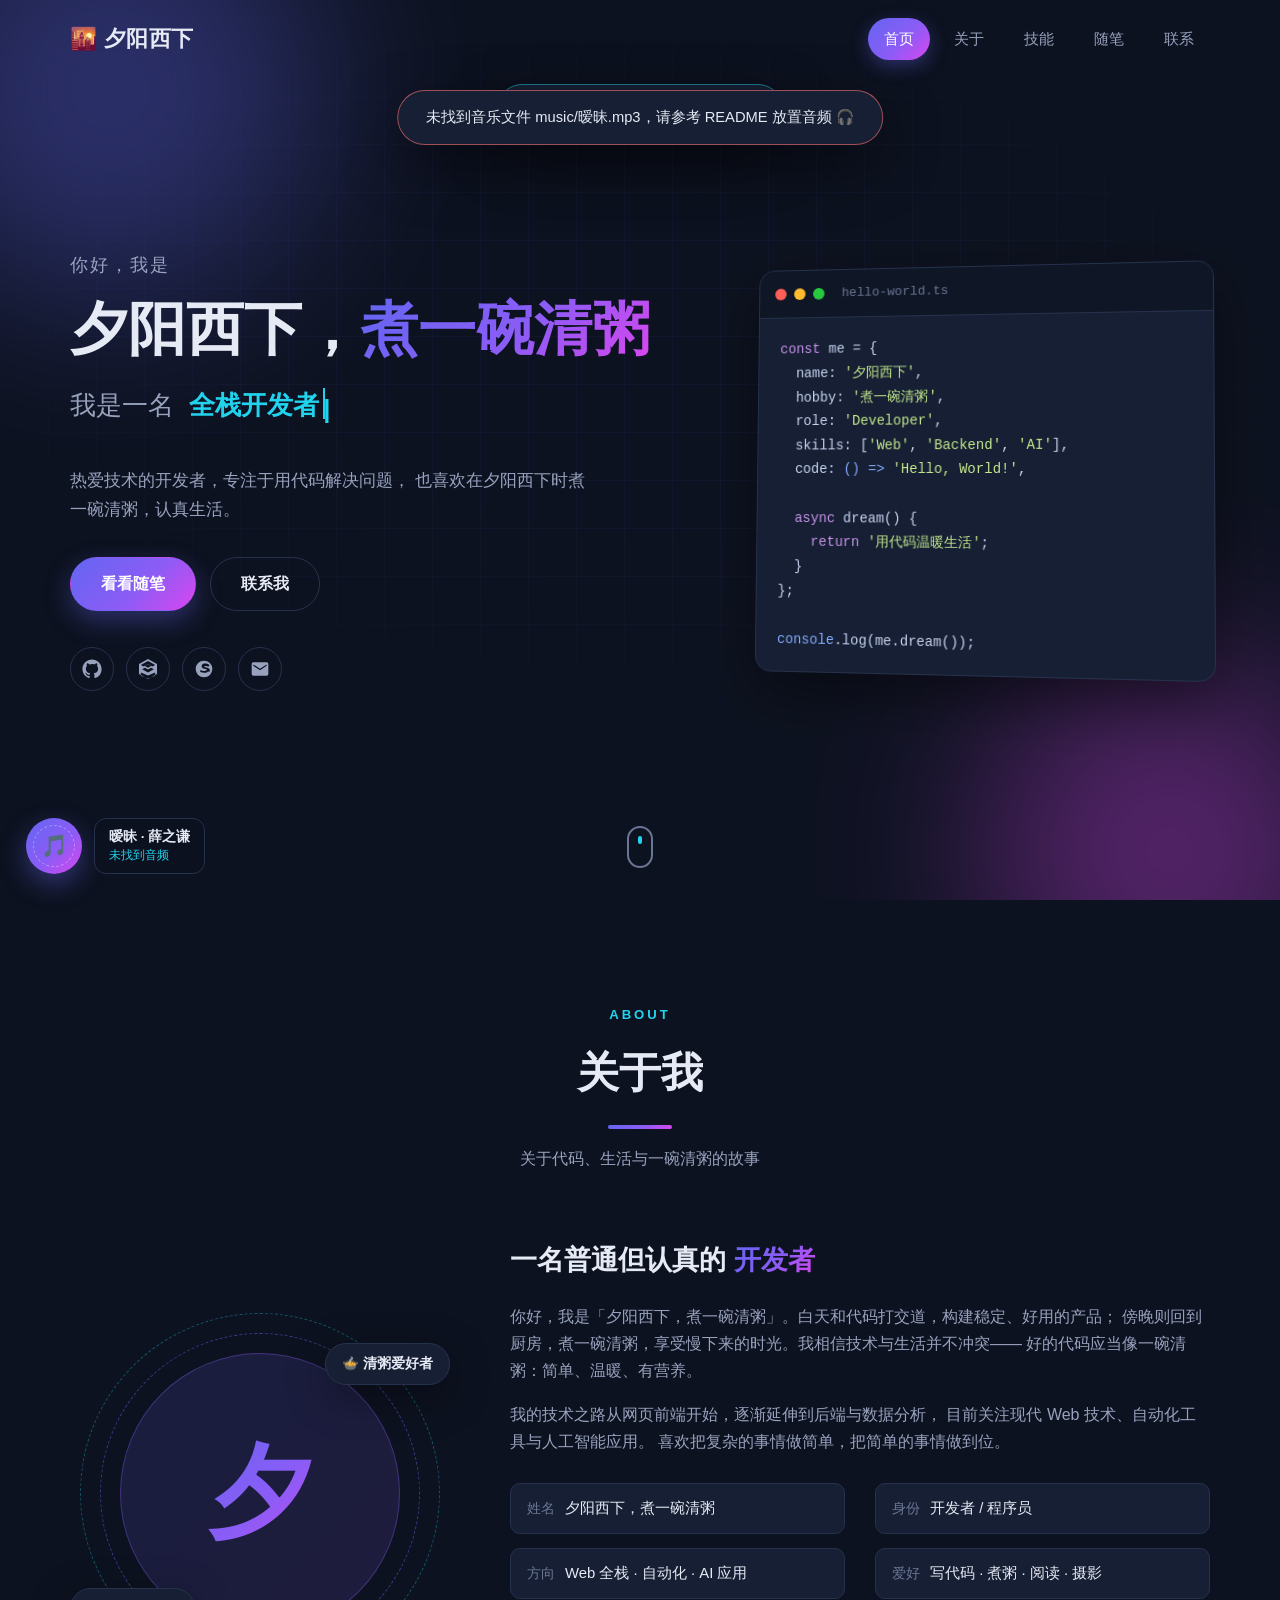
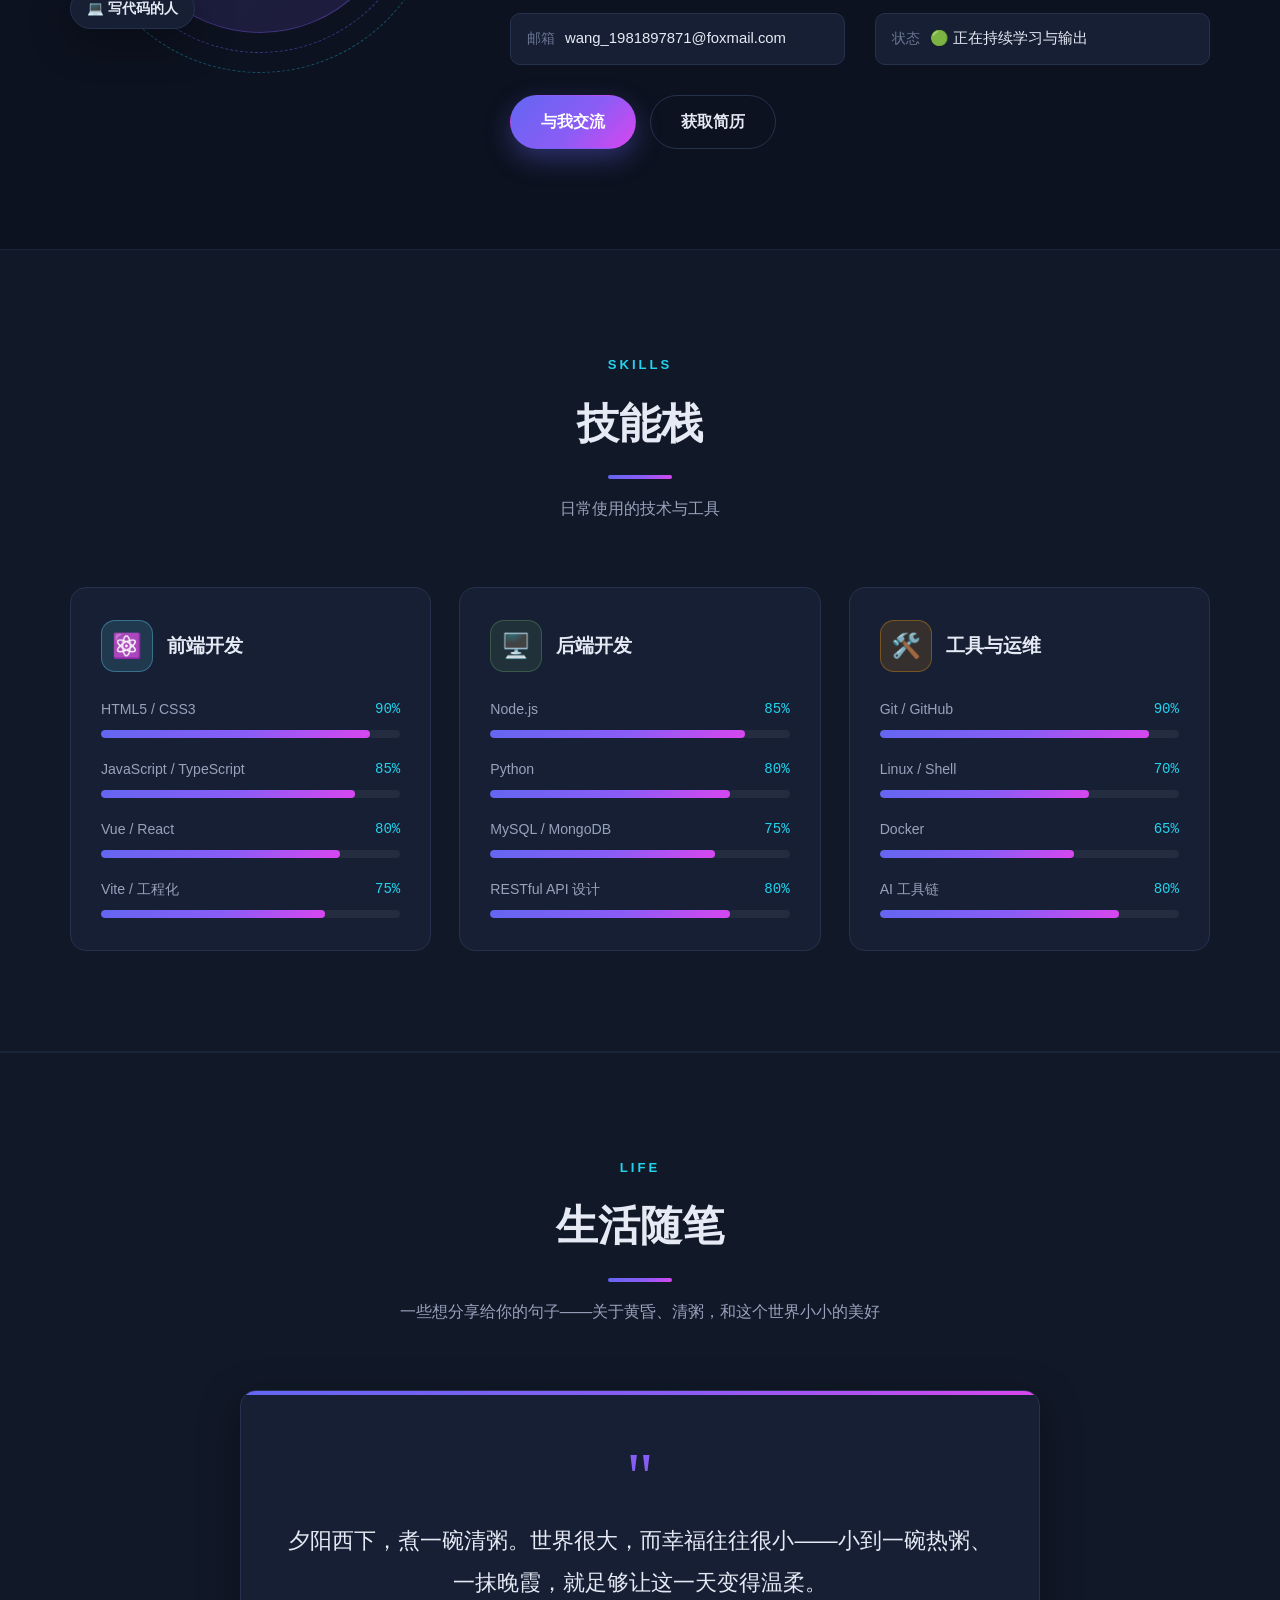
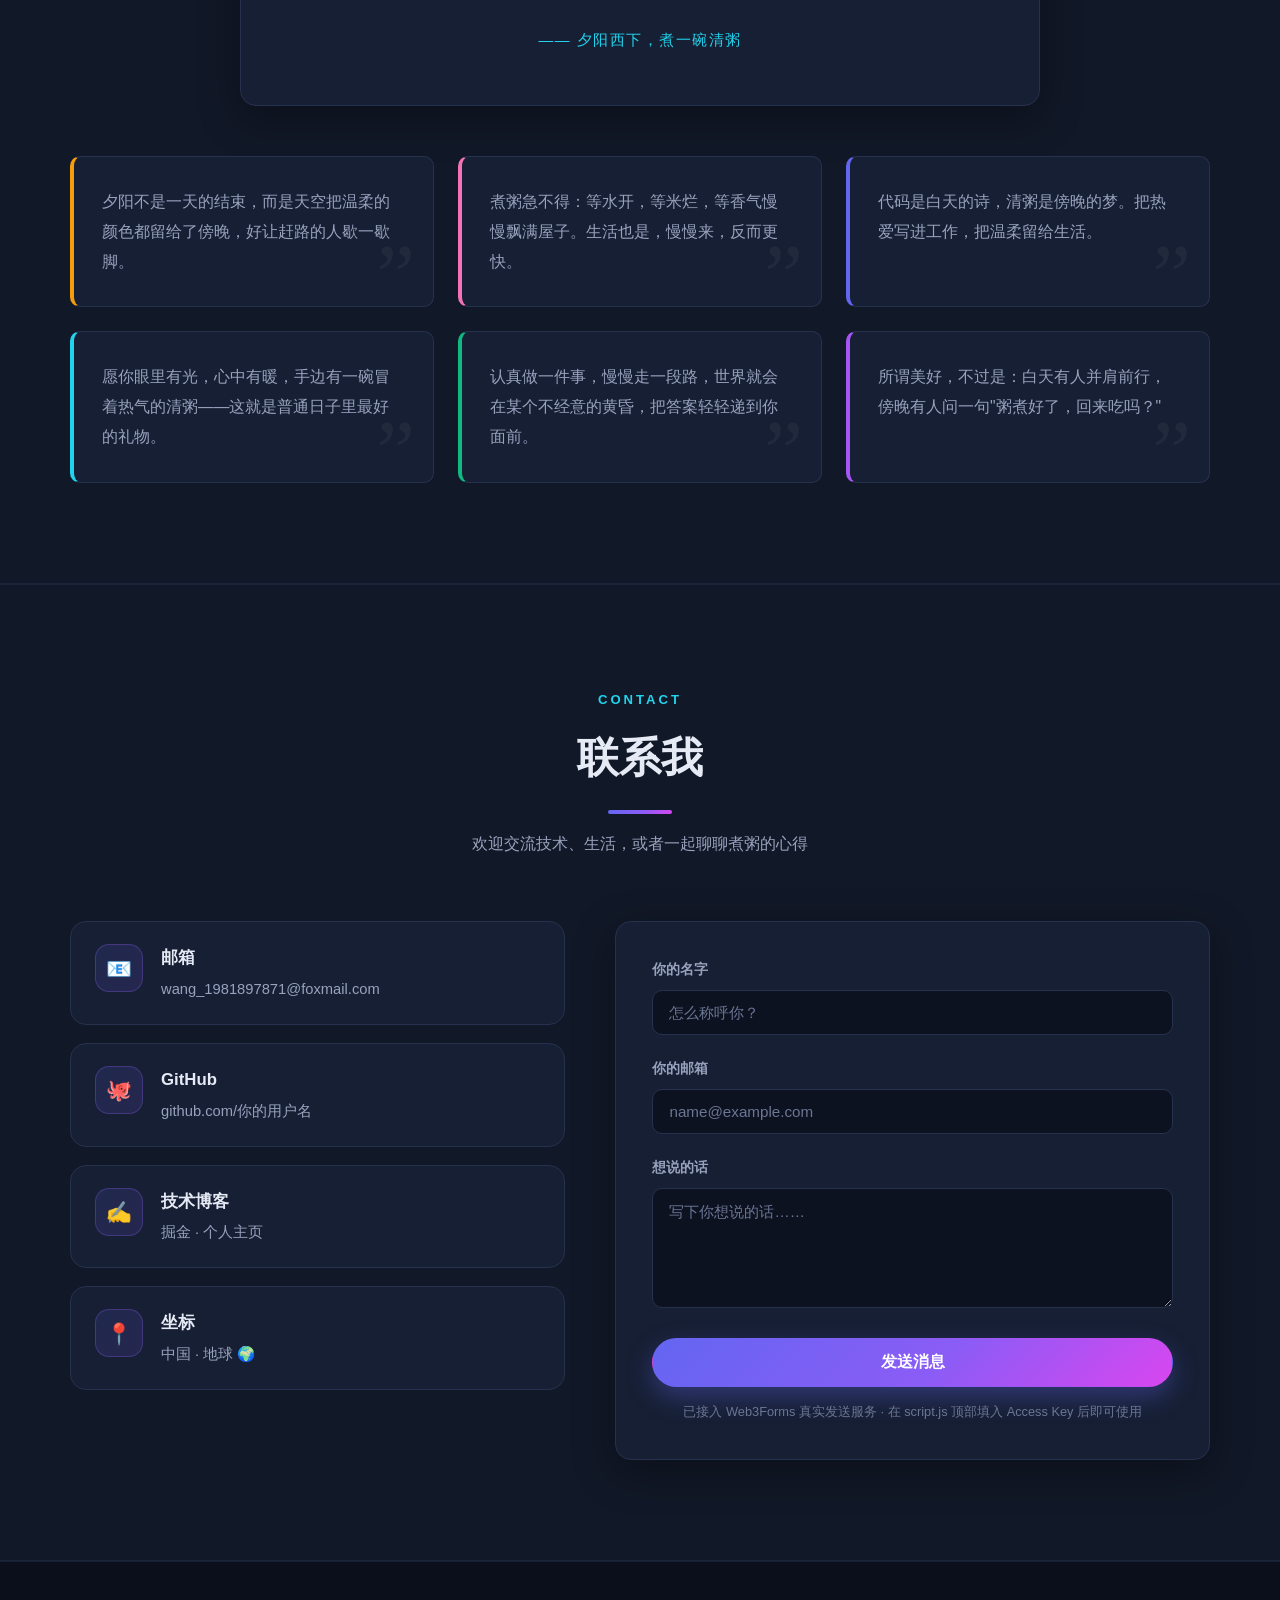
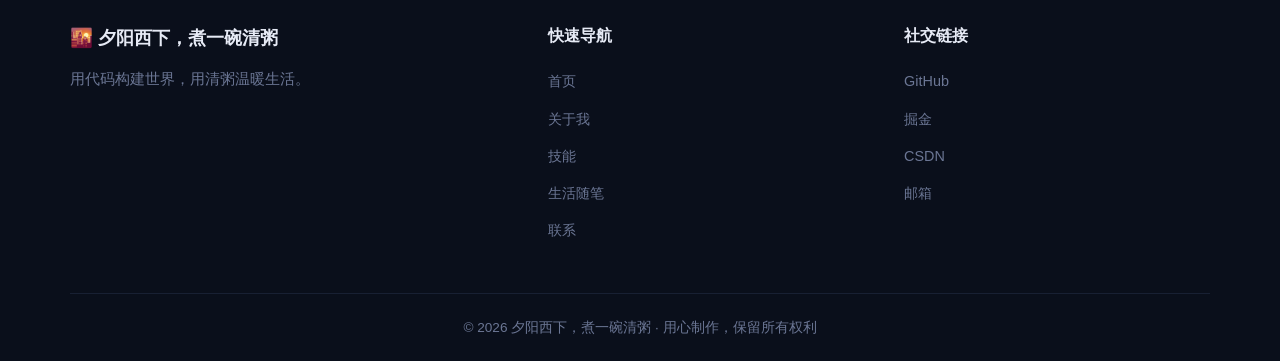
==== index.html @ cfcd5127 "Add files via upload" ====
<!DOCTYPE html>
<html lang="zh-CN">
<head>
    <meta charset="UTF-8">
    <meta name="viewport" content="width=device-width, initial-scale=1.0">
    <title>夕阳西下，煮一碗清粥 · 个人主页</title>
    <meta name="description" content="夕阳西下，煮一碗清粥的个人主页 —— 一名热爱技术的开发者，喜欢在代码与生活之间寻找平衡。">
    <meta name="author" content="夕阳西下，煮一碗清粥">
    <meta name="keywords" content="个人主页,开发者,程序员,夕阳西下,煮一碗清粥,前端,后端,Web开发">
    <meta name="theme-color" content="#0d1220">
    <meta property="og:type" content="website">
    <meta property="og:title" content="夕阳西下，煮一碗清粥 · 个人主页">
    <meta property="og:description" content="一名热爱技术的开发者，喜欢在代码与生活之间寻找平衡。">
    <meta property="og:locale" content="zh_CN">
    <meta name="twitter:card" content="summary">
    <script type="application/ld+json">
    {
        "@context": "https://schema.org",
        "@type": "Person",
        "name": "夕阳西下，煮一碗清粥",
        "jobTitle": "Developer",
        "email": "mailto:wang_1981897871@foxmail.com"
    }
    </script>
    <link rel="icon" href="data:image/svg+xml,<svg xmlns='http://www.w3.org/2000/svg' viewBox='0 0 100 100'><text y='.9em' font-size='90'>🌇</text></svg>">
    <link rel="stylesheet" href="styles.css">
</head>
<body>

    <!-- 滚动进度条 -->
    <div class="progress-bar" id="progressBar"></div>

    <!-- 导航栏 -->
    <header class="navbar" id="navbar">
        <div class="container nav-container">
            <a href="#home" class="logo">🌇 夕阳西下</a>
            <button class="menu-toggle" id="menuToggle" aria-label="切换菜单" aria-expanded="false">
                <span></span><span></span><span></span>
            </button>
            <ul class="nav-links" id="navLinks">
                <li><a href="#home" class="active">首页</a></li>
                <li><a href="#about">关于</a></li>
                <li><a href="#skills">技能</a></li>
                <li><a href="#life">随笔</a></li>
                <li><a href="#contact">联系</a></li>
            </ul>
        </div>
    </header>

    <main>
        <!-- 首页区域 -->
        <section class="hero" id="home">
            <div class="hero-bg" aria-hidden="true">
                <span class="blob blob-1"></span>
                <span class="blob blob-2"></span>
                <span class="grid-overlay"></span>
            </div>
            <div class="container hero-container">
                <div class="hero-text">
                    <p class="hero-greeting reveal">你好，我是</p>
                    <h1 class="hero-name reveal">夕阳西下，<span class="gradient-text">煮一碗清粥</span></h1>
                    <p class="hero-typing reveal">
                        <span class="typing-label">我是一名</span>
                        <span class="typed" id="typedText"></span><span class="cursor">|</span>
                    </p>
                    <p class="hero-desc reveal">
                        热爱技术的开发者，专注于用代码解决问题，
                        也喜欢在夕阳西下时煮一碗清粥，认真生活。
                    </p>
                    <div class="hero-btns reveal">
                        <a href="#life" class="btn btn-primary">看看随笔</a>
                        <a href="#contact" class="btn btn-ghost">联系我</a>
                    </div>
                    <div class="hero-social reveal">
                        <a href="https://github.com/" target="_blank" rel="noopener" aria-label="GitHub" title="GitHub">
                            <svg viewBox="0 0 24 24" fill="currentColor"><path d="M12 .5C5.65.5.5 5.65.5 12c0 5.08 3.29 9.39 7.86 10.91.58.11.79-.25.79-.56 0-.27-.01-1.17-.02-2.12-3.2.7-3.88-1.36-3.88-1.36-.52-1.33-1.28-1.68-1.28-1.68-1.04-.71.08-.7.08-.7 1.15.08 1.76 1.19 1.76 1.19 1.03 1.75 2.69 1.25 3.35.95.1-.74.4-1.25.72-1.54-2.55-.29-5.24-1.28-5.24-5.68 0-1.26.45-2.28 1.19-3.09-.12-.29-.52-1.46.11-3.05 0 0 .97-.31 3.17 1.18a11.1 11.1 0 0 1 2.89-.39c.98 0 1.97.13 2.89.39 2.2-1.49 3.17-1.18 3.17-1.18.63 1.59.23 2.76.11 3.05.74.81 1.19 1.83 1.19 3.09 0 4.41-2.69 5.38-5.25 5.67.41.35.77 1.05.77 2.12 0 1.53-.01 2.76-.01 3.14 0 .31.21.67.8.55A10.52 10.52 0 0 0 23.5 12C23.5 5.65 18.35.5 12 .5z"/></svg>
                        </a>
                        <a href="https://juejin.cn/" target="_blank" rel="noopener" aria-label="掘金" title="掘金">
                            <svg viewBox="0 0 24 24" fill="currentColor"><path d="M12 0 1.2 6v12L12 24l10.8-6V6L12 0zm0 2.4 8.6 4.78-3.36 1.87L12 6.14 6.76 9.05 3.4 7.18 12 2.4zm0 4.03 3.68 2.04L12 10.5 8.32 8.47 12 6.43zM12 12.5l3.68-2.04 3.36 1.86-7.04 3.91-7.04-3.91 3.36-1.86L12 12.5zm-8.6 3.79L12 19.76l8.6-3.47v3.71L12 23.47l-8.6-3.47v-3.71z"/></svg>
                        </a>
                        <a href="https://blog.csdn.net/" target="_blank" rel="noopener" aria-label="CSDN" title="CSDN">
                            <svg viewBox="0 0 24 24" fill="currentColor"><path d="M12 2a10 10 0 1 0 0 20 10 10 0 0 0 0-20zm4.7 13.1c-.2.5-.7.9-1.3 1.1-1 .3-2.1.4-3.3.4-1.5 0-2.8-.2-3.8-.6-.6-.3-.9-.7-1-1.2-.1-.3 0-.6.2-.8.2-.3.5-.4.8-.4.5 0 .9.2 1.3.4.6.2 1.4.4 2.5.4 1.2 0 2.1-.2 2.7-.5.4-.2.6-.5.6-.9 0-.2-.1-.4-.2-.5-.2-.1-.5-.3-1-.4l-1.4-.3c-1.2-.3-2.1-.6-2.7-1.1-.6-.5-.9-1.2-.9-2.1 0-.6.2-1.2.5-1.7.3-.5.8-.9 1.4-1.2.6-.3 1.3-.4 2.2-.4.9 0 1.7.1 2.4.3.6.2 1.2.4 1.6.6.6.3.9.7 1 1.2.1.3.1.6-.1.9-.1.3-.4.5-.7.6-.3.1-.6.1-.8 0-.5-.2-1-.4-1.6-.5-.8-.2-1.5-.2-2.1 0-.4.1-.6.3-.6.6 0 .2.1.4.3.5.2.1.6.3 1.1.4l1.3.3c1.3.3 2.2.7 2.9 1.2.7.5 1 1.3 1 2.3 0 .6-.1 1.2-.4 1.7z"/></svg>
                        </a>
                        <a href="mailto:wang_1981897871@foxmail.com" aria-label="邮箱" title="邮箱">
                            <svg viewBox="0 0 24 24" fill="currentColor"><path d="M20 4H4a2 2 0 0 0-2 2v12a2 2 0 0 0 2 2h16a2 2 0 0 0 2-2V6a2 2 0 0 0-2-2zm0 4.24-8 5.33-8-5.33V6.5l8 5.33 8-5.33V8.24z"/></svg>
                        </a>
                    </div>
                </div>
                <div class="hero-visual reveal">
                    <div class="code-window">
                        <div class="code-header">
                            <span class="dot dot-red"></span>
                            <span class="dot dot-yellow"></span>
                            <span class="dot dot-green"></span>
                            <span class="code-title">hello-world.ts</span>
                        </div>
                        <pre class="code-body"><code><span class="kw">const</span> me = {
  name: <span class="str">'夕阳西下'</span>,
  hobby: <span class="str">'煮一碗清粥'</span>,
  role: <span class="str">'Developer'</span>,
  skills: [<span class="str">'Web'</span>, <span class="str">'Backend'</span>, <span class="str">'AI'</span>],
  code: <span class="fun">() =></span> <span class="str">'Hello, World!'</span>,

  <span class="kw">async</span> dream() {
    <span class="kw">return</span> <span class="str">'用代码温暖生活'</span>;
  }
};

<span class="fun">console</span>.log(me.dream());</code></pre>
                    </div>
                </div>
            </div>
            <a href="#about" class="hero-scroll" aria-label="向下滚动">
                <span class="mouse"><span class="wheel"></span></span>
            </a>
        </section>

        <!-- 关于我 -->
        <section class="section" id="about">
            <div class="container">
                <div class="section-header reveal">
                    <p class="section-tag">ABOUT</p>
                    <h2 class="section-title">关于我</h2>
                    <p class="section-subtitle">关于代码、生活与一碗清粥的故事</p>
                </div>
                <div class="about-grid">
                    <div class="about-avatar reveal">
                        <div class="avatar-circle">
                            <span class="avatar-char">夕</span>
                            <span class="orbit orbit-1"></span>
                            <span class="orbit orbit-2"></span>
                        </div>
                        <div class="avatar-badge badge-1">🍲 清粥爱好者</div>
                        <div class="avatar-badge badge-2">💻 写代码的人</div>
                    </div>
                    <div class="about-text reveal">
                        <h3>一名普通但认真的 <span class="gradient-text">开发者</span></h3>
                        <p>
                            你好，我是「夕阳西下，煮一碗清粥」。白天和代码打交道，构建稳定、好用的产品；
                            傍晚则回到厨房，煮一碗清粥，享受慢下来的时光。我相信技术与生活并不冲突——
                            好的代码应当像一碗清粥：简单、温暖、有营养。
                        </p>
                        <p>
                            我的技术之路从网页前端开始，逐渐延伸到后端与数据分析，
                            目前关注现代 Web 技术、自动化工具与人工智能应用。
                            喜欢把复杂的事情做简单，把简单的事情做到位。
                        </p>
                        <ul class="about-facts">
                            <li><span class="fact-label">姓名</span>夕阳西下，煮一碗清粥</li>
                            <li><span class="fact-label">身份</span>开发者 / 程序员</li>
                            <li><span class="fact-label">方向</span>Web 全栈 · 自动化 · AI 应用</li>
                            <li><span class="fact-label">爱好</span>写代码 · 煮粥 · 阅读 · 摄影</li>
                            <li><span class="fact-label">邮箱</span>wang_1981897871@foxmail.com</li>
                            <li><span class="fact-label">状态</span>🟢 正在持续学习与输出</li>
                        </ul>
                        <div class="about-actions">
                            <a href="#contact" class="btn btn-primary">与我交流</a>
                            <a href="mailto:wang_1981897871@foxmail.com?subject=简历请求" class="btn btn-ghost">获取简历</a>
                        </div>
                    </div>
                </div>
            </div>
        </section>

        <!-- 技能 -->
        <section class="section section-alt" id="skills">
            <div class="container">
                <div class="section-header reveal">
                    <p class="section-tag">SKILLS</p>
                    <h2 class="section-title">技能栈</h2>
                    <p class="section-subtitle">日常使用的技术与工具</p>
                </div>
                <div class="skills-grid">
                    <div class="skill-card reveal">
                        <div class="skill-head">
                            <span class="skill-icon" style="--icon-color:#61dafb;">⚛️</span>
                            <h3>前端开发</h3>
                        </div>
                        <div class="skill-bars">
                            <div class="skill-bar">
                                <div class="skill-bar-info"><span>HTML5 / CSS3</span><span>90%</span></div>
                                <div class="skill-bar-track"><div class="skill-bar-fill" data-width="90%"></div></div>
                            </div>
                            <div class="skill-bar">
                                <div class="skill-bar-info"><span>JavaScript / TypeScript</span><span>85%</span></div>
                                <div class="skill-bar-track"><div class="skill-bar-fill" data-width="85%"></div></div>
                            </div>
                            <div class="skill-bar">
                                <div class="skill-bar-info"><span>Vue / React</span><span>80%</span></div>
                                <div class="skill-bar-track"><div class="skill-bar-fill" data-width="80%"></div></div>
                            </div>
                            <div class="skill-bar">
                                <div class="skill-bar-info"><span>Vite / 工程化</span><span>75%</span></div>
                                <div class="skill-bar-track"><div class="skill-bar-fill" data-width="75%"></div></div>
                            </div>
                        </div>
                    </div>
                    <div class="skill-card reveal">
                        <div class="skill-head">
                            <span class="skill-icon" style="--icon-color:#68a063;">🖥️</span>
                            <h3>后端开发</h3>
                        </div>
                        <div class="skill-bars">
                            <div class="skill-bar">
                                <div class="skill-bar-info"><span>Node.js</span><span>85%</span></div>
                                <div class="skill-bar-track"><div class="skill-bar-fill" data-width="85%"></div></div>
                            </div>
                            <div class="skill-bar">
                                <div class="skill-bar-info"><span>Python</span><span>80%</span></div>
                                <div class="skill-bar-track"><div class="skill-bar-fill" data-width="80%"></div></div>
                            </div>
                            <div class="skill-bar">
                                <div class="skill-bar-info"><span>MySQL / MongoDB</span><span>75%</span></div>
                                <div class="skill-bar-track"><div class="skill-bar-fill" data-width="75%"></div></div>
                            </div>
                            <div class="skill-bar">
                                <div class="skill-bar-info"><span>RESTful API 设计</span><span>80%</span></div>
                                <div class="skill-bar-track"><div class="skill-bar-fill" data-width="80%"></div></div>
                            </div>
                        </div>
                    </div>
                    <div class="skill-card reveal">
                        <div class="skill-head">
                            <span class="skill-icon" style="--icon-color:#f39c12;">🛠️</span>
                            <h3>工具与运维</h3>
                        </div>
                        <div class="skill-bars">
                            <div class="skill-bar">
                                <div class="skill-bar-info"><span>Git / GitHub</span><span>90%</span></div>
                                <div class="skill-bar-track"><div class="skill-bar-fill" data-width="90%"></div></div>
                            </div>
                            <div class="skill-bar">
                                <div class="skill-bar-info"><span>Linux / Shell</span><span>70%</span></div>
                                <div class="skill-bar-track"><div class="skill-bar-fill" data-width="70%"></div></div>
                            </div>
                            <div class="skill-bar">
                                <div class="skill-bar-info"><span>Docker</span><span>65%</span></div>
                                <div class="skill-bar-track"><div class="skill-bar-fill" data-width="65%"></div></div>
                            </div>
                            <div class="skill-bar">
                                <div class="skill-bar-info"><span>AI 工具链</span><span>80%</span></div>
                                <div class="skill-bar-track"><div class="skill-bar-fill" data-width="80%"></div></div>
                            </div>
                        </div>
                    </div>
                </div>
            </div>
        </section>

        <!-- 生活随笔 -->
        <section class="section section-alt" id="life">
            <div class="container">
                <div class="section-header reveal">
                    <p class="section-tag">LIFE</p>
                    <h2 class="section-title">生活随笔</h2>
                    <p class="section-subtitle">一些想分享给你的句子——关于黄昏、清粥，和这个世界小小的美好</p>
                </div>
                <div class="life-featured reveal">
                    <span class="life-quote-mark">"</span>
                    <p class="life-featured-text">夕阳西下，煮一碗清粥。世界很大，而幸福往往很小——小到一碗热粥、一抹晚霞，就足够让这一天变得温柔。</p>
                    <span class="life-featured-author">—— 夕阳西下，煮一碗清粥</span>
                </div>
                <div class="life-grid">
                    <blockquote class="quote-card reveal">
                        <p>夕阳不是一天的结束，而是天空把温柔的颜色都留给了傍晚，好让赶路的人歇一歇脚。</p>
                    </blockquote>
                    <blockquote class="quote-card reveal">
                        <p>煮粥急不得：等水开，等米烂，等香气慢慢飘满屋子。生活也是，慢慢来，反而更快。</p>
                    </blockquote>
                    <blockquote class="quote-card reveal">
                        <p>代码是白天的诗，清粥是傍晚的梦。把热爱写进工作，把温柔留给生活。</p>
                    </blockquote>
                    <blockquote class="quote-card reveal">
                        <p>愿你眼里有光，心中有暖，手边有一碗冒着热气的清粥——这就是普通日子里最好的礼物。</p>
                    </blockquote>
                    <blockquote class="quote-card reveal">
                        <p>认真做一件事，慢慢走一段路，世界就会在某个不经意的黄昏，把答案轻轻递到你面前。</p>
                    </blockquote>
                    <blockquote class="quote-card reveal">
                        <p>所谓美好，不过是：白天有人并肩前行，傍晚有人问一句"粥煮好了，回来吃吗？"</p>
                    </blockquote>
                </div>
            </div>
        </section>

        <!-- 联系 -->
        <section class="section section-alt" id="contact">
            <div class="container">
                <div class="section-header reveal">
                    <p class="section-tag">CONTACT</p>
                    <h2 class="section-title">联系我</h2>
                    <p class="section-subtitle">欢迎交流技术、生活，或者一起聊聊煮粥的心得</p>
                </div>
                <div class="contact-grid">
                    <div class="contact-info reveal">
                        <div class="contact-item">
                            <span class="contact-icon">📧</span>
                            <div>
                                <h3>邮箱</h3>
                                <p><a href="mailto:wang_1981897871@foxmail.com">wang_1981897871@foxmail.com</a></p>
                            </div>
                        </div>
                        <div class="contact-item">
                            <span class="contact-icon">🐙</span>
                            <div>
                                <h3>GitHub</h3>
                                <p><a href="https://github.com/" target="_blank" rel="noopener">github.com/你的用户名</a></p>
                            </div>
                        </div>
                        <div class="contact-item">
                            <span class="contact-icon">✍️</span>
                            <div>
                                <h3>技术博客</h3>
                                <p><a href="https://juejin.cn/" target="_blank" rel="noopener">掘金 · 个人主页</a></p>
                            </div>
                        </div>
                        <div class="contact-item">
                            <span class="contact-icon">📍</span>
                            <div>
                                <h3>坐标</h3>
                                <p>中国 · 地球 🌍</p>
                            </div>
                        </div>
                    </div>
                    <form class="contact-form reveal" id="contactForm" novalidate>
                        <input type="checkbox" id="botcheck" name="botcheck" style="display:none;" tabindex="-1" autocomplete="off">
                        <div class="form-group">
                            <label class="form-label" for="cfName">你的名字</label>
                            <input type="text" id="cfName" class="form-control" placeholder="怎么称呼你？" required>
                        </div>
                        <div class="form-group">
                            <label class="form-label" for="cfEmail">你的邮箱</label>
                            <input type="email" id="cfEmail" class="form-control" placeholder="name@example.com" required>
                        </div>
                        <div class="form-group">
                            <label class="form-label" for="cfMessage">想说的话</label>
                            <textarea id="cfMessage" class="form-control" rows="5" placeholder="写下你想说的话……" required></textarea>
                        </div>
                        <button type="submit" class="btn btn-primary btn-block">发送消息</button>
                        <p class="form-hint">已接入 Web3Forms 真实发送服务 · 在 script.js 顶部填入 Access Key 后即可使用</p>
                    </form>
                </div>
            </div>
        </section>
    </main>

    <!-- 页脚 -->
    <footer class="footer">
        <div class="container">
            <div class="footer-grid">
                <div class="footer-brand">
                    <div class="footer-logo">🌇 夕阳西下，煮一碗清粥</div>
                    <p>用代码构建世界，用清粥温暖生活。</p>
                </div>
                <div class="footer-col">
                    <h3>快速导航</h3>
                    <ul>
                        <li><a href="#home">首页</a></li>
                        <li><a href="#about">关于我</a></li>
                        <li><a href="#skills">技能</a></li>
                        <li><a href="#life">生活随笔</a></li>
                        <li><a href="#contact">联系</a></li>
                    </ul>
                </div>
                <div class="footer-col">
                    <h3>社交链接</h3>
                    <ul>
                        <li><a href="https://github.com/" target="_blank" rel="noopener">GitHub</a></li>
                        <li><a href="https://juejin.cn/" target="_blank" rel="noopener">掘金</a></li>
                        <li><a href="https://blog.csdn.net/" target="_blank" rel="noopener">CSDN</a></li>
                        <li><a href="mailto:wang_1981897871@foxmail.com">邮箱</a></li>
                    </ul>
                </div>
            </div>
            <div class="copyright">
                <p>© <span id="year">2025</span> 夕阳西下，煮一碗清粥 · 用心制作，保留所有权利</p>
            </div>
        </div>
    </footer>

    <!-- 返回顶部 -->
    <button class="scroll-top" id="scrollTop" aria-label="返回顶部">↑</button>

    <!-- 提示消息 -->
    <div class="toast" id="toast" role="status"></div>

    <!-- 背景音乐：薛之谦《暧昧》整曲循环（音频文件放在 music/ 文件夹） -->
    <audio id="bgMusic" preload="auto"></audio>

    <!-- 悬浮音乐播放器 -->
    <div class="music-player" id="musicPlayer" title="薛之谦《暧昧》· 整曲循环">
        <button class="music-btn" id="musicToggle" aria-label="播放/暂停音乐" aria-pressed="false">
            <span class="music-disc">🎵</span>
        </button>
        <div class="music-info">
            <span class="music-title">暧昧 · 薛之谦</span>
            <span class="music-mode" id="musicMode">整曲循环</span>
        </div>
    </div>

    <!-- 自动播放提示条（浏览器拦截自动播放时显示） -->
    <div class="music-hint" id="musicHint" role="status">
        🎵 点击页面任意位置，播放《暧昧》
    </div>

    <script src="script.js"></script>
</body>
</html>
---- styles.css ----
/* ============================================================
   深色现代风个人网站 · styles.css
   夕阳西下，煮一碗清粥
   ============================================================ */

/* ---------- 变量与基础 ---------- */
:root {
    --bg: #0d1220;
    --bg-alt: #111827;
    --surface: #161f33;
    --surface-hover: #1b2740;
    --border: #26324d;
    --text: #e6eaf5;
    --text-muted: #98a2bd;
    --text-dim: #6b7694;
    --primary: #6366f1;
    --primary-2: #8b5cf6;
    --accent: #22d3ee;
    --gradient: linear-gradient(135deg, #6366f1, #8b5cf6 55%, #d946ef);
    --gradient-soft: linear-gradient(135deg, rgba(99, 102, 241, .14), rgba(139, 92, 246, .14));
    --shadow: 0 12px 40px rgba(0, 0, 0, .35);
    --shadow-lg: 0 20px 60px rgba(0, 0, 0, .45);
    --radius: 16px;
    --radius-sm: 10px;
    --transition: all .3s ease;
    --container-width: 1140px;
    --font: -apple-system, BlinkMacSystemFont, "PingFang SC", "Hiragino Sans GB",
        "Microsoft YaHei", "Segoe UI", Roboto, sans-serif;
    --mono: "JetBrains Mono", "Fira Code", Consolas, "Courier New", monospace;
}

* {
    margin: 0;
    padding: 0;
    box-sizing: border-box;
}

html {
    scroll-behavior: smooth;
}

body {
    font-family: var(--font);
    background: var(--bg);
    color: var(--text);
    line-height: 1.7;
    -webkit-font-smoothing: antialiased;
    overflow-x: hidden;
}

a {
    text-decoration: none;
    color: inherit;
}

ul {
    list-style: none;
}

img,
svg {
    display: block;
    max-width: 100%;
}

button {
    font-family: inherit;
    cursor: pointer;
    border: none;
    background: none;
}

section[id] {
    scroll-margin-top: 72px;
}

::selection {
    background: rgba(99, 102, 241, .4);
    color: #fff;
}

/* 滚动条 */
::-webkit-scrollbar {
    width: 10px;
}
::-webkit-scrollbar-track {
    background: var(--bg);
}
::-webkit-scrollbar-thumb {
    background: #2b3a5c;
    border-radius: 6px;
}
::-webkit-scrollbar-thumb:hover {
    background: var(--primary);
}

.container {
    width: 90%;
    max-width: var(--container-width);
    margin: 0 auto;
}

.gradient-text {
    background: var(--gradient);
    -webkit-background-clip: text;
    background-clip: text;
    color: transparent;
}

/* ---------- 滚动进度条 ---------- */
.progress-bar {
    position: fixed;
    top: 0;
    left: 0;
    height: 3px;
    width: 0;
    background: var(--gradient);
    z-index: 1001;
    transition: width .1s linear;
}

/* ---------- 导航栏 ---------- */
.navbar {
    position: fixed;
    top: 0;
    left: 0;
    width: 100%;
    z-index: 1000;
    padding: 18px 0;
    transition: var(--transition);
}

.navbar.scrolled {
    padding: 12px 0;
    background: rgba(13, 18, 32, .82);
    backdrop-filter: blur(14px);
    -webkit-backdrop-filter: blur(14px);
    border-bottom: 1px solid rgba(38, 50, 77, .6);
}

.nav-container {
    display: flex;
    align-items: center;
    justify-content: space-between;
}

.logo {
    font-size: 1.35rem;
    font-weight: 700;
    letter-spacing: .5px;
    color: var(--text);
}

.nav-links {
    display: flex;
    align-items: center;
    gap: 8px;
}

.nav-links a {
    display: inline-block;
    padding: 8px 16px;
    border-radius: 30px;
    font-size: .95rem;
    font-weight: 500;
    color: var(--text-muted);
    transition: var(--transition);
}

.nav-links a:hover {
    color: var(--text);
    background: rgba(99, 102, 241, .12);
}

.nav-links a.active {
    color: #fff;
    background: var(--gradient);
    box-shadow: 0 6px 18px rgba(99, 102, 241, .35);
}

.menu-toggle {
    display: none;
    flex-direction: column;
    justify-content: center;
    gap: 5px;
    width: 42px;
    height: 42px;
    padding: 10px;
    border-radius: var(--radius-sm);
    transition: var(--transition);
}

.menu-toggle span {
    display: block;
    height: 2px;
    width: 100%;
    background: var(--text);
    border-radius: 2px;
    transition: var(--transition);
}

.menu-toggle.active span:nth-child(1) {
    transform: translateY(7px) rotate(45deg);
}
.menu-toggle.active span:nth-child(2) {
    opacity: 0;
}
.menu-toggle.active span:nth-child(3) {
    transform: translateY(-7px) rotate(-45deg);
}

/* ---------- 首页 Hero ---------- */
.hero {
    position: relative;
    min-height: 100vh;
    display: flex;
    align-items: center;
    padding: 120px 0 80px;
    overflow: hidden;
}

.hero-bg {
    position: absolute;
    inset: 0;
    pointer-events: none;
}

.grid-overlay {
    position: absolute;
    inset: 0;
    background-image:
        linear-gradient(rgba(99, 102, 241, .06) 1px, transparent 1px),
        linear-gradient(90deg, rgba(99, 102, 241, .06) 1px, transparent 1px);
    background-size: 48px 48px;
    -webkit-mask-image: radial-gradient(ellipse 80% 60% at 50% 40%, #000 30%, transparent 75%);
    mask-image: radial-gradient(ellipse 80% 60% at 50% 40%, #000 30%, transparent 75%);
}

.blob {
    position: absolute;
    border-radius: 50%;
    filter: blur(90px);
    opacity: .35;
}

.blob-1 {
    width: 420px;
    height: 420px;
    background: #6366f1;
    top: -120px;
    left: -100px;
    animation: float 9s ease-in-out infinite;
}

.blob-2 {
    width: 380px;
    height: 380px;
    background: #d946ef;
    bottom: -140px;
    right: -80px;
    animation: float 11s ease-in-out infinite reverse;
}

@keyframes float {
    0%, 100% { transform: translate(0, 0) scale(1); }
    50% { transform: translate(30px, -30px) scale(1.08); }
}

.hero-container {
    position: relative;
    z-index: 1;
    display: flex;
    align-items: center;
    justify-content: space-between;
    gap: 60px;
}

.hero-text {
    flex: 1.1;
}

.hero-greeting {
    font-size: 1.15rem;
    color: var(--text-muted);
    margin-bottom: 14px;
    letter-spacing: 2px;
}

.hero-name {
    font-size: clamp(2.2rem, 5vw, 3.6rem);
    line-height: 1.25;
    font-weight: 800;
    margin-bottom: 18px;
}

.hero-typing {
    font-size: clamp(1.2rem, 2.4vw, 1.6rem);
    color: var(--accent);
    margin-bottom: 22px;
    min-height: 2.4em;
    font-weight: 600;
}

.typing-label {
    color: var(--text-muted);
    font-weight: 400;
    margin-right: 8px;
}

.cursor {
    display: inline-block;
    width: 2px;
    height: 1.2em;
    background: var(--accent);
    margin-left: 4px;
    vertical-align: text-bottom;
    animation: blink 1s step-end infinite;
}

@keyframes blink {
    0%, 100% { opacity: 1; }
    50% { opacity: 0; }
}

.hero-desc {
    color: var(--text-muted);
    max-width: 520px;
    margin-bottom: 32px;
    font-size: 1.05rem;
}

.hero-btns {
    display: flex;
    gap: 14px;
    flex-wrap: wrap;
    margin-bottom: 36px;
}

.btn {
    display: inline-flex;
    align-items: center;
    justify-content: center;
    gap: 8px;
    padding: 13px 30px;
    border-radius: 30px;
    font-size: .98rem;
    font-weight: 600;
    transition: var(--transition);
    border: 1px solid transparent;
}

.btn-primary {
    background: var(--gradient);
    color: #fff;
    box-shadow: 0 10px 26px rgba(99, 102, 241, .35);
}

.btn-primary:hover {
    transform: translateY(-3px);
    box-shadow: 0 16px 34px rgba(99, 102, 241, .5);
}

.btn-ghost {
    background: transparent;
    color: var(--text);
    border-color: var(--border);
}

.btn-ghost:hover {
    border-color: var(--primary);
    color: #fff;
    background: rgba(99, 102, 241, .1);
    transform: translateY(-3px);
}

.btn-block {
    width: 100%;
}

.hero-social {
    display: flex;
    gap: 12px;
}

.hero-social a {
    display: flex;
    align-items: center;
    justify-content: center;
    width: 44px;
    height: 44px;
    border-radius: 50%;
    border: 1px solid var(--border);
    color: var(--text-muted);
    transition: var(--transition);
}

.hero-social a svg {
    width: 20px;
    height: 20px;
}

.hero-social a:hover {
    color: #fff;
    background: var(--gradient);
    border-color: transparent;
    transform: translateY(-4px);
    box-shadow: 0 10px 22px rgba(99, 102, 241, .4);
}

/* 代码窗口 */
.hero-visual {
    flex: 1;
    max-width: 460px;
    perspective: 900px;
}

.code-window {
    background: var(--surface);
    border: 1px solid var(--border);
    border-radius: var(--radius);
    box-shadow: var(--shadow-lg);
    transform: rotateY(-6deg) rotateX(2deg);
    transition: var(--transition);
    overflow: hidden;
}

.code-window:hover {
    transform: rotateY(0) rotateX(0) translateY(-6px);
    box-shadow: 0 30px 80px rgba(0, 0, 0, .55);
}

.code-header {
    display: flex;
    align-items: center;
    gap: 8px;
    padding: 13px 16px;
    background: #0f1626;
    border-bottom: 1px solid var(--border);
}

.dot {
    width: 12px;
    height: 12px;
    border-radius: 50%;
}

.dot-red { background: #ff5f57; }
.dot-yellow { background: #febc2e; }
.dot-green { background: #28c840; }

.code-title {
    margin-left: 10px;
    font-size: .82rem;
    color: var(--text-dim);
    font-family: var(--mono);
}

.code-body {
    padding: 20px 22px;
    font-family: var(--mono);
    font-size: .88rem;
    line-height: 1.75;
    color: #c8d3f0;
    overflow-x: auto;
}

.code-body .kw { color: #c792ea; }
.code-body .str { color: #c3e88d; }
.code-body .fun { color: #82aaff; }

.hero-scroll {
    position: absolute;
    bottom: 32px;
    left: 50%;
    transform: translateX(-50%);
    z-index: 1;
}

.mouse {
    display: block;
    width: 26px;
    height: 42px;
    border: 2px solid var(--text-dim);
    border-radius: 14px;
    position: relative;
}

.wheel {
    position: absolute;
    top: 8px;
    left: 50%;
    transform: translateX(-50%);
    width: 4px;
    height: 8px;
    border-radius: 3px;
    background: var(--accent);
    animation: wheel 1.8s ease-in-out infinite;
}

@keyframes wheel {
    0% { opacity: 1; top: 8px; }
    70% { opacity: 0; top: 22px; }
    100% { opacity: 0; top: 8px; }
}

/* ---------- 通用 Section ---------- */
.section {
    padding: 100px 0;
}

.section-alt {
    background: var(--bg-alt);
    border-top: 1px solid rgba(38, 50, 77, .5);
    border-bottom: 1px solid rgba(38, 50, 77, .5);
}

.section-header {
    text-align: center;
    margin-bottom: 64px;
}

.section-tag {
    display: inline-block;
    font-size: .82rem;
    font-weight: 700;
    letter-spacing: 3px;
    color: var(--accent);
    margin-bottom: 12px;
    text-transform: uppercase;
}

.section-title {
    font-size: clamp(1.8rem, 3.6vw, 2.6rem);
    font-weight: 800;
    margin-bottom: 16px;
}

.section-title::after {
    content: '';
    display: block;
    width: 64px;
    height: 4px;
    border-radius: 2px;
    background: var(--gradient);
    margin: 16px auto 0;
}

.section-subtitle {
    color: var(--text-muted);
    max-width: 620px;
    margin: 0 auto;
    font-size: 1.02rem;
}

/* ---------- 关于我 ---------- */
.about-grid {
    display: grid;
    grid-template-columns: 380px 1fr;
    gap: 60px;
    align-items: center;
}

.about-avatar {
    position: relative;
    display: flex;
    justify-content: center;
    padding: 30px 0;
}

.avatar-circle {
    position: relative;
    width: 280px;
    height: 280px;
    border-radius: 50%;
    background: var(--gradient-soft);
    border: 1px solid rgba(139, 92, 246, .35);
    display: flex;
    align-items: center;
    justify-content: center;
    animation: avatarGlow 4s ease-in-out infinite;
}

@keyframes avatarGlow {
    0%, 100% { box-shadow: 0 0 40px rgba(99, 102, 241, .18); }
    50% { box-shadow: 0 0 70px rgba(217, 70, 239, .28); }
}

.avatar-char {
    font-size: 6.5rem;
    font-weight: 800;
    background: var(--gradient);
    -webkit-background-clip: text;
    background-clip: text;
    color: transparent;
}

.orbit {
    position: absolute;
    border: 1px dashed rgba(99, 102, 241, .5);
    border-radius: 50%;
    animation: spin 14s linear infinite;
}

.orbit-1 {
    width: 320px;
    height: 320px;
}

.orbit-2 {
    width: 360px;
    height: 360px;
    animation-direction: reverse;
    animation-duration: 20s;
    border-color: rgba(34, 211, 238, .35);
}

@keyframes spin {
    to { transform: rotate(360deg); }
}

.avatar-badge {
    position: absolute;
    padding: 8px 16px;
    border-radius: 30px;
    font-size: .85rem;
    font-weight: 600;
    background: var(--surface);
    border: 1px solid var(--border);
    box-shadow: var(--shadow);
    animation: float 5s ease-in-out infinite;
    white-space: nowrap;
}

.badge-1 {
    top: 6%;
    right: 0;
}

.badge-2 {
    bottom: 10%;
    left: 0;
    animation-delay: 1.5s;
}

.about-text h3 {
    font-size: 1.7rem;
    font-weight: 700;
    margin-bottom: 20px;
}

.about-text p {
    color: var(--text-muted);
    margin-bottom: 16px;
}

.about-facts {
    margin: 28px 0 30px;
    display: grid;
    grid-template-columns: 1fr 1fr;
    gap: 14px 30px;
}

.about-facts li {
    padding: 12px 16px;
    background: var(--surface);
    border: 1px solid var(--border);
    border-radius: var(--radius-sm);
    font-size: .93rem;
    transition: var(--transition);
}

.about-facts li:hover {
    border-color: var(--primary);
    transform: translateX(4px);
}

.fact-label {
    color: var(--text-dim);
    margin-right: 10px;
    font-size: .85rem;
}

.about-actions {
    display: flex;
    gap: 14px;
    flex-wrap: wrap;
}

/* ---------- 技能 ---------- */
.skills-grid {
    display: grid;
    grid-template-columns: repeat(auto-fit, minmax(300px, 1fr));
    gap: 28px;
}

.skill-card {
    background: var(--surface);
    border: 1px solid var(--border);
    border-radius: var(--radius);
    padding: 32px 30px;
    transition: var(--transition);
}

.skill-card:hover {
    transform: translateY(-6px);
    border-color: rgba(99, 102, 241, .5);
    box-shadow: var(--shadow);
}

.skill-head {
    display: flex;
    align-items: center;
    gap: 14px;
    margin-bottom: 26px;
}

.skill-icon {
    width: 52px;
    height: 52px;
    border-radius: 14px;
    display: flex;
    align-items: center;
    justify-content: center;
    font-size: 1.5rem;
    background: color-mix(in srgb, var(--icon-color) 14%, transparent);
    border: 1px solid color-mix(in srgb, var(--icon-color) 35%, transparent);
}

.skill-head h3 {
    font-size: 1.2rem;
    font-weight: 700;
}

.skill-bar {
    margin-bottom: 20px;
}

.skill-bar:last-child {
    margin-bottom: 0;
}

.skill-bar-info {
    display: flex;
    justify-content: space-between;
    font-size: .88rem;
    margin-bottom: 8px;
    color: var(--text-muted);
}

.skill-bar-info span:last-child {
    color: var(--accent);
    font-family: var(--mono);
}

.skill-bar-track {
    height: 8px;
    background: rgba(255, 255, 255, .06);
    border-radius: 6px;
    overflow: hidden;
}

.skill-bar-fill {
    height: 100%;
    width: 0;
    border-radius: 6px;
    background: var(--gradient);
    transition: width 1.2s cubic-bezier(.25, .8, .3, 1);
}

/* ---------- 生活随笔 ---------- */
.life-featured {
    position: relative;
    max-width: 800px;
    margin: 0 auto 50px;
    text-align: center;
    padding: 52px 44px;
    background: var(--surface);
    border: 1px solid var(--border);
    border-radius: var(--radius);
    box-shadow: var(--shadow);
    overflow: hidden;
}

.life-featured::before {
    content: '';
    position: absolute;
    top: 0;
    left: 0;
    right: 0;
    height: 4px;
    background: var(--gradient);
}

.life-quote-mark {
    display: block;
    font-size: 4.2rem;
    line-height: 1;
    font-family: Georgia, "Times New Roman", serif;
    background: var(--gradient);
    -webkit-background-clip: text;
    background-clip: text;
    color: transparent;
    margin-bottom: 10px;
}

.life-featured-text {
    font-size: clamp(1.1rem, 2.2vw, 1.35rem);
    line-height: 1.95;
    color: var(--text);
    font-weight: 500;
}

.life-featured-author {
    display: block;
    margin-top: 24px;
    color: var(--accent);
    font-size: .92rem;
    letter-spacing: 1.5px;
}

.life-grid {
    display: grid;
    grid-template-columns: repeat(auto-fit, minmax(280px, 1fr));
    gap: 24px;
}

.quote-card {
    background: var(--surface);
    border: 1px solid var(--border);
    border-left: 4px solid var(--primary);
    border-radius: var(--radius-sm);
    padding: 30px 28px;
    transition: var(--transition);
    position: relative;
    overflow: hidden;
}

.quote-card:nth-child(1) { border-left-color: #f59e0b; }
.quote-card:nth-child(2) { border-left-color: #f472b6; }
.quote-card:nth-child(3) { border-left-color: #6366f1; }
.quote-card:nth-child(4) { border-left-color: #22d3ee; }
.quote-card:nth-child(5) { border-left-color: #10b981; }
.quote-card:nth-child(6) { border-left-color: #a855f7; }

.quote-card:hover {
    transform: translateY(-6px);
    box-shadow: var(--shadow);
}

.quote-card p {
    color: var(--text-muted);
    font-size: .98rem;
    line-height: 1.9;
    position: relative;
    z-index: 1;
}

.quote-card::after {
    content: '\201D';
    position: absolute;
    right: 18px;
    bottom: -14px;
    font-size: 5.5rem;
    font-family: Georgia, "Times New Roman", serif;
    color: rgba(255, 255, 255, .05);
    line-height: 1;
    pointer-events: none;
}

/* ---------- 联系 ---------- */
.contact-grid {
    display: grid;
    grid-template-columns: 1fr 1.2fr;
    gap: 50px;
    align-items: start;
}

.contact-item {
    display: flex;
    align-items: flex-start;
    gap: 18px;
    padding: 22px 24px;
    background: var(--surface);
    border: 1px solid var(--border);
    border-radius: var(--radius);
    margin-bottom: 18px;
    transition: var(--transition);
}

.contact-item:hover {
    border-color: rgba(99, 102, 241, .5);
    transform: translateX(6px);
}

.contact-icon {
    width: 48px;
    height: 48px;
    border-radius: 14px;
    background: var(--gradient-soft);
    border: 1px solid rgba(139, 92, 246, .3);
    display: flex;
    align-items: center;
    justify-content: center;
    font-size: 1.3rem;
    flex-shrink: 0;
}

.contact-item h3 {
    font-size: 1.05rem;
    margin-bottom: 4px;
}

.contact-item p,
.contact-item a {
    color: var(--text-muted);
    font-size: .92rem;
    word-break: break-all;
}

.contact-item a:hover {
    color: var(--accent);
}

.contact-form {
    background: var(--surface);
    border: 1px solid var(--border);
    border-radius: var(--radius);
    padding: 36px;
    box-shadow: var(--shadow);
}

.form-group {
    margin-bottom: 22px;
}

.form-label {
    display: block;
    font-size: .88rem;
    font-weight: 600;
    color: var(--text-muted);
    margin-bottom: 8px;
}

.form-control {
    width: 100%;
    padding: 13px 16px;
    background: var(--bg);
    border: 1px solid var(--border);
    border-radius: var(--radius-sm);
    color: var(--text);
    font-family: inherit;
    font-size: .95rem;
    transition: var(--transition);
}

.form-control::placeholder {
    color: var(--text-dim);
}

.form-control:focus {
    outline: none;
    border-color: var(--primary);
    box-shadow: 0 0 0 3px rgba(99, 102, 241, .2);
}

textarea.form-control {
    resize: vertical;
    min-height: 120px;
}

.form-hint {
    margin-top: 14px;
    font-size: .8rem;
    color: var(--text-dim);
    text-align: center;
}

/* ---------- 页脚 ---------- */
.footer {
    background: #0a0f1b;
    border-top: 1px solid rgba(38, 50, 77, .5);
    padding: 60px 0 0;
}

.footer-grid {
    display: grid;
    grid-template-columns: 1.4fr 1fr 1fr;
    gap: 50px;
    padding-bottom: 40px;
}

.footer-logo {
    font-size: 1.15rem;
    font-weight: 700;
    margin-bottom: 14px;
}

.footer-brand p {
    color: var(--text-dim);
    font-size: .92rem;
    max-width: 300px;
}

.footer-col h3 {
    font-size: 1rem;
    margin-bottom: 18px;
    color: var(--text);
}

.footer-col ul li {
    margin-bottom: 10px;
}

.footer-col ul li a {
    color: var(--text-dim);
    font-size: .9rem;
    transition: var(--transition);
}

.footer-col ul li a:hover {
    color: var(--accent);
    padding-left: 6px;
}

.copyright {
    border-top: 1px solid rgba(38, 50, 77, .5);
    padding: 22px 0;
    text-align: center;
    color: var(--text-dim);
    font-size: .85rem;
}

/* ---------- 返回顶部 ---------- */
.scroll-top {
    position: fixed;
    right: 26px;
    bottom: 26px;
    width: 48px;
    height: 48px;
    border-radius: 50%;
    background: var(--gradient);
    color: #fff;
    font-size: 1.2rem;
    box-shadow: 0 10px 26px rgba(99, 102, 241, .4);
    opacity: 0;
    visibility: hidden;
    transform: translateY(16px);
    transition: var(--transition);
    z-index: 900;
}

.scroll-top.visible {
    opacity: 1;
    visibility: visible;
    transform: translateY(0);
}

.scroll-top:hover {
    transform: translateY(-4px);
    box-shadow: 0 16px 34px rgba(99, 102, 241, .55);
}

/* ---------- 提示消息 ---------- */
.toast {
    position: fixed;
    top: 90px;
    left: 50%;
    transform: translate(-50%, -20px);
    padding: 14px 28px;
    border-radius: 30px;
    background: var(--surface);
    border: 1px solid rgba(34, 211, 238, .5);
    color: var(--text);
    font-size: .92rem;
    font-weight: 500;
    box-shadow: var(--shadow-lg);
    opacity: 0;
    visibility: hidden;
    transition: var(--transition);
    z-index: 2000;
    text-align: center;
    max-width: 90vw;
}

.toast.show {
    opacity: 1;
    visibility: visible;
    transform: translate(-50%, 0);
}

.toast.success {
    border-color: rgba(52, 211, 153, .6);
}

.toast.error {
    border-color: rgba(248, 113, 113, .6);
}

/* ---------- 背景音乐播放器 ---------- */
.music-player {
    position: fixed;
    left: 26px;
    bottom: 26px;
    z-index: 950;
    display: flex;
    align-items: center;
    gap: 12px;
}

.music-btn {
    width: 56px;
    height: 56px;
    border-radius: 50%;
    background: var(--gradient);
    color: #fff;
    display: flex;
    align-items: center;
    justify-content: center;
    box-shadow: 0 10px 26px rgba(99, 102, 241, .4);
    transition: var(--transition);
    position: relative;
    overflow: hidden;
    flex-shrink: 0;
}

.music-btn:hover {
    transform: translateY(-4px) scale(1.04);
    box-shadow: 0 16px 34px rgba(99, 102, 241, .55);
}

.music-btn::after {
    content: '';
    position: absolute;
    inset: 7px;
    border-radius: 50%;
    border: 1px dashed rgba(255, 255, 255, .35);
    pointer-events: none;
}

.music-disc {
    font-size: 1.35rem;
    position: relative;
    z-index: 1;
}

.music-player.playing .music-disc {
    animation: discSpin 4s linear infinite;
}

@keyframes discSpin {
    to { transform: rotate(360deg); }
}

.music-info {
    display: flex;
    flex-direction: column;
    background: rgba(13, 18, 32, .88);
    backdrop-filter: blur(10px);
    -webkit-backdrop-filter: blur(10px);
    border: 1px solid var(--border);
    border-radius: 12px;
    padding: 8px 14px;
    line-height: 1.45;
    transition: var(--transition);
    max-width: 200px;
}

.music-player.playing .music-info {
    border-color: rgba(99, 102, 241, .55);
    box-shadow: 0 0 24px rgba(99, 102, 241, .2);
}

.music-title {
    font-size: .85rem;
    font-weight: 600;
    color: var(--text);
    white-space: nowrap;
    overflow: hidden;
    text-overflow: ellipsis;
}

.music-mode {
    font-size: .75rem;
    color: var(--accent);
    white-space: nowrap;
}

/* 自动播放提示条 */
.music-hint {
    position: fixed;
    top: 84px;
    left: 50%;
    transform: translate(-50%, -20px);
    background: var(--surface);
    border: 1px solid rgba(34, 211, 238, .5);
    color: var(--text);
    padding: 12px 26px;
    border-radius: 30px;
    font-size: .9rem;
    font-weight: 500;
    box-shadow: var(--shadow-lg);
    z-index: 1500;
    opacity: 0;
    visibility: hidden;
    transition: var(--transition);
    text-align: center;
    max-width: 90vw;
    cursor: pointer;
}

.music-hint.show {
    opacity: 1;
    visibility: visible;
    transform: translate(-50%, 0);
}

/* ---------- 滚动进入动画 ---------- */
.reveal {
    opacity: 0;
    transform: translateY(34px);
    transition: opacity .7s ease, transform .7s ease;
}

.reveal.visible {
    opacity: 1;
    transform: translateY(0);
}

/* ---------- 响应式 ---------- */
@media (max-width: 992px) {
    .hero-container {
        flex-direction: column;
        text-align: center;
        gap: 50px;
    }

    .hero-text {
        display: flex;
        flex-direction: column;
        align-items: center;
    }

    .hero-desc {
        margin-left: auto;
        margin-right: auto;
    }

    .hero-btns,
    .hero-social {
        justify-content: center;
    }

    .hero-visual {
        max-width: 520px;
        width: 100%;
    }

    .code-window {
        transform: none;
    }

    .about-grid {
        grid-template-columns: 1fr;
        gap: 40px;
    }

    .about-text {
        text-align: center;
    }

    .about-facts {
        text-align: left;
    }

    .about-actions {
        justify-content: center;
    }

    .contact-grid {
        grid-template-columns: 1fr;
    }

    .footer-grid {
        grid-template-columns: 1fr 1fr;
    }
}

@media (max-width: 768px) {
    .menu-toggle {
        display: flex;
    }

    .nav-links {
        position: fixed;
        top: 0;
        right: 0;
        height: 100vh;
        width: min(280px, 78vw);
        background: rgba(13, 18, 32, .97);
        backdrop-filter: blur(16px);
        -webkit-backdrop-filter: blur(16px);
        border-left: 1px solid var(--border);
        flex-direction: column;
        justify-content: center;
        gap: 20px;
        transform: translateX(100%);
        transition: transform .35s ease;
        z-index: 999;
    }

    .nav-links.active {
        transform: translateX(0);
    }

    .nav-links a {
        font-size: 1.05rem;
    }

    .section {
        padding: 72px 0;
    }

    .section-header {
        margin-bottom: 48px;
    }

    .about-facts {
        grid-template-columns: 1fr;
    }

    .hero {
        padding-top: 100px;
    }
}

@media (max-width: 576px) {
    .hero-name {
        font-size: 1.9rem;
    }

    .avatar-circle {
        width: 220px;
        height: 220px;
    }

    .avatar-char {
        font-size: 5rem;
    }

    .orbit-1 {
        width: 260px;
        height: 260px;
    }

    .orbit-2 {
        width: 300px;
        height: 300px;
    }

    .avatar-badge {
        font-size: .76rem;
        padding: 6px 12px;
    }

    .contact-form {
        padding: 26px 20px;
    }

    .music-player {
        left: 16px;
        bottom: 16px;
    }

    .music-info {
        display: none;
    }

    .footer-grid {
        grid-template-columns: 1fr;
        gap: 30px;
    }

    .hero-btns .btn {
        padding: 12px 22px;
        font-size: .9rem;
    }
}

/* 减少动态效果偏好 */
@media (prefers-reduced-motion: reduce) {
    html {
        scroll-behavior: auto;
    }

    *,
    *::before,
    *::after {
        animation-duration: .01ms !important;
        animation-iteration-count: 1 !important;
        transition-duration: .01ms !important;
    }
}
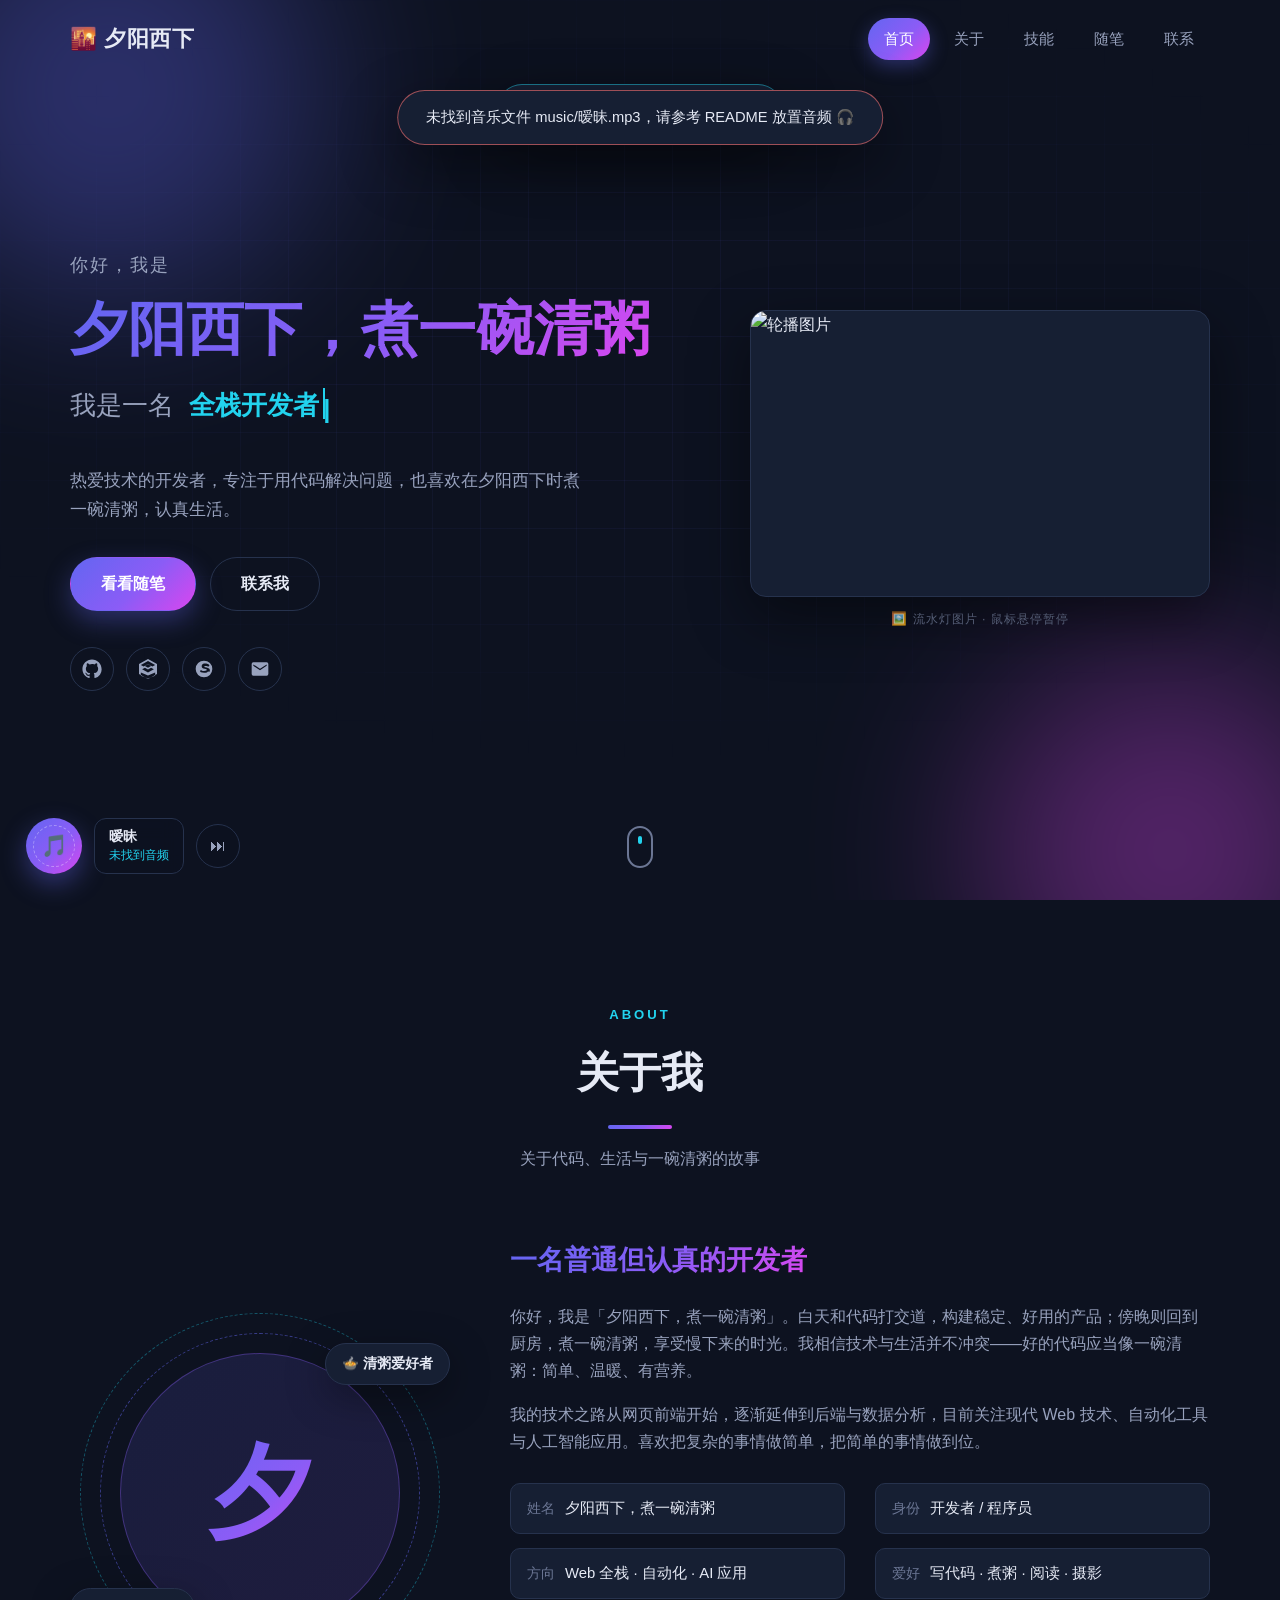
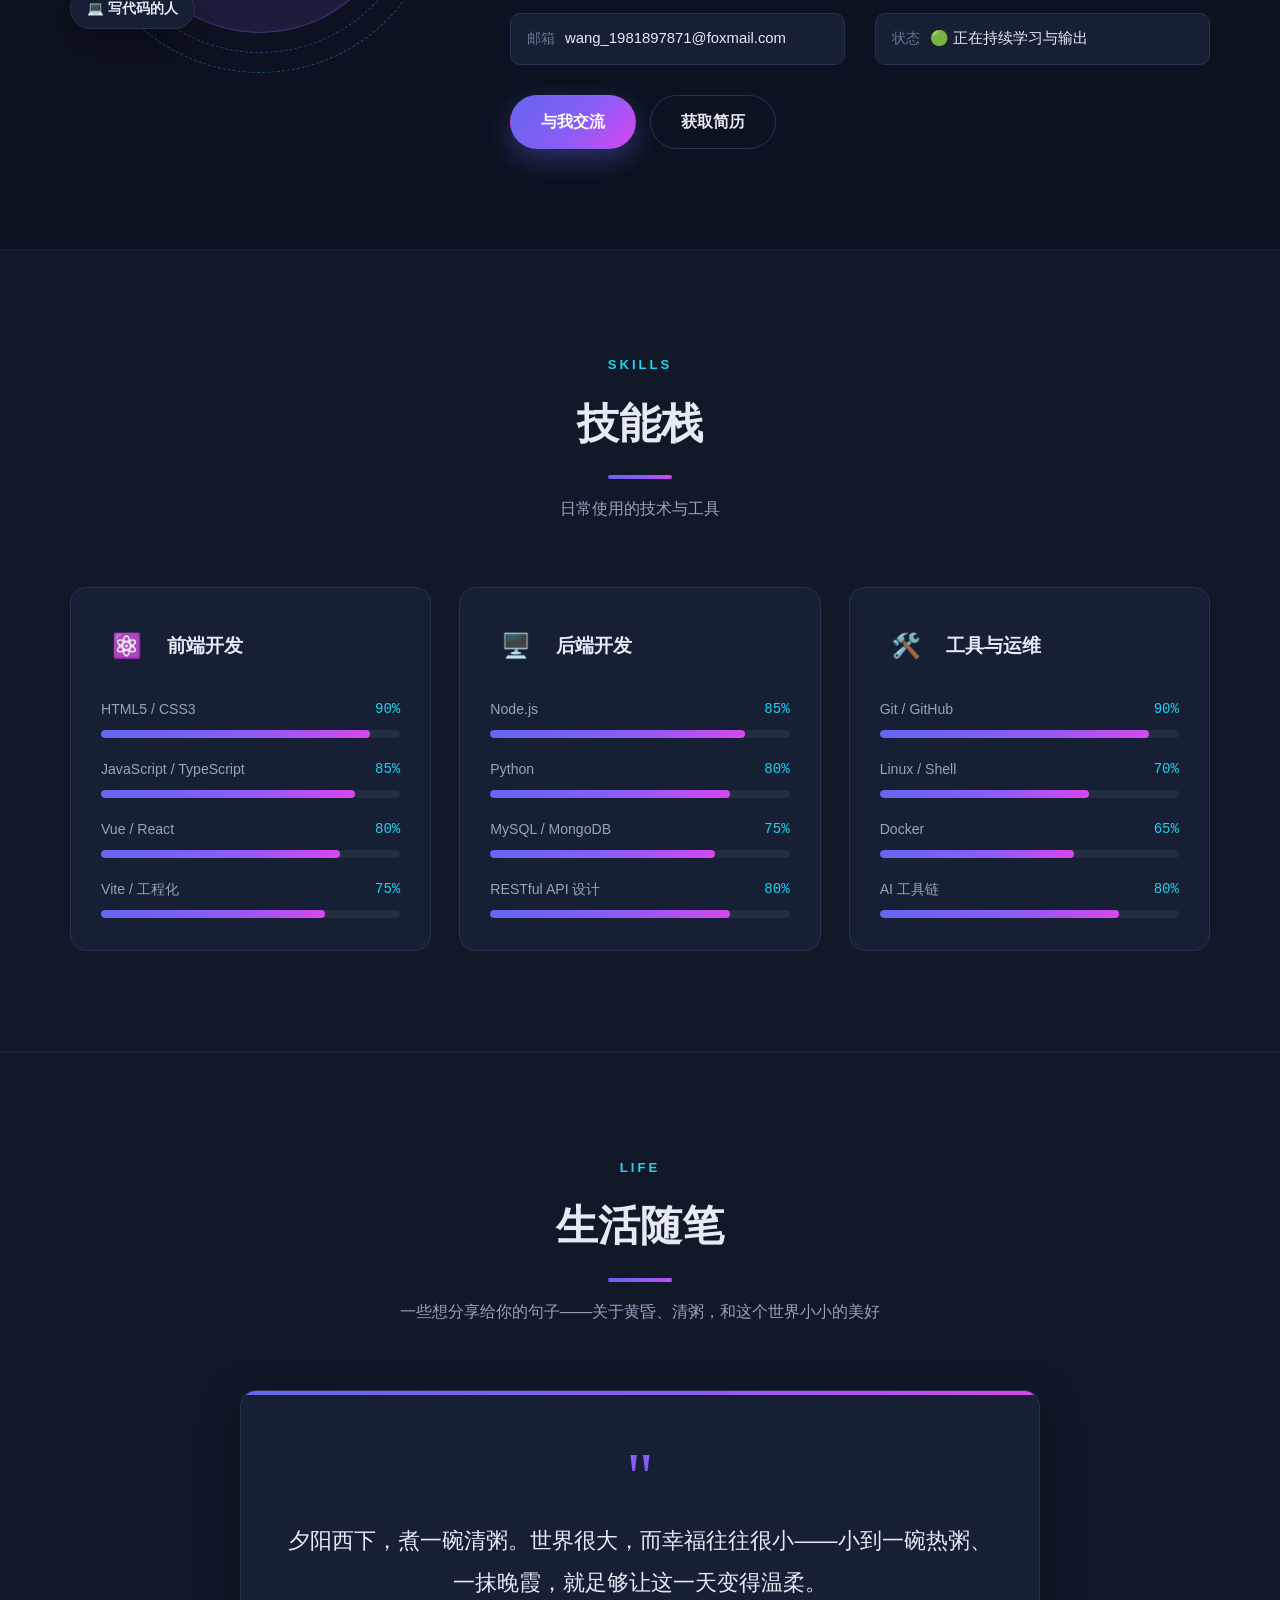
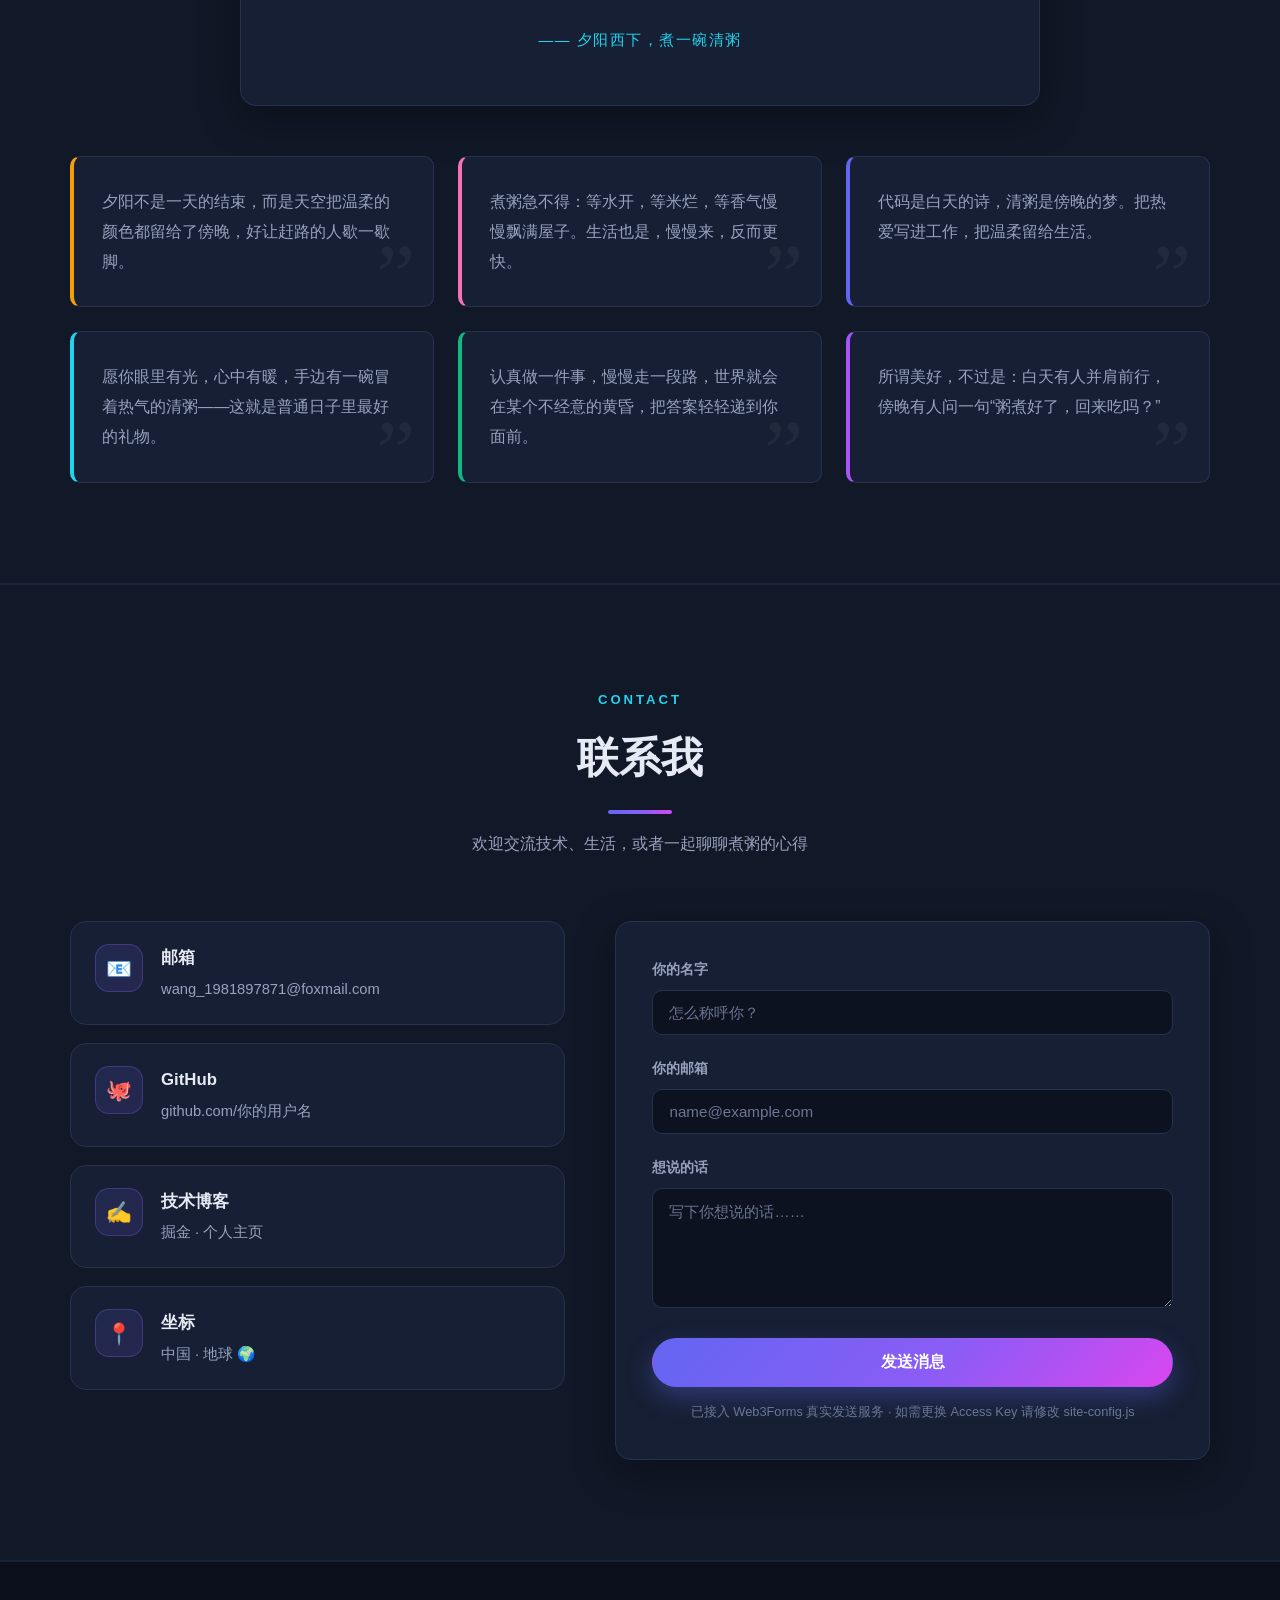
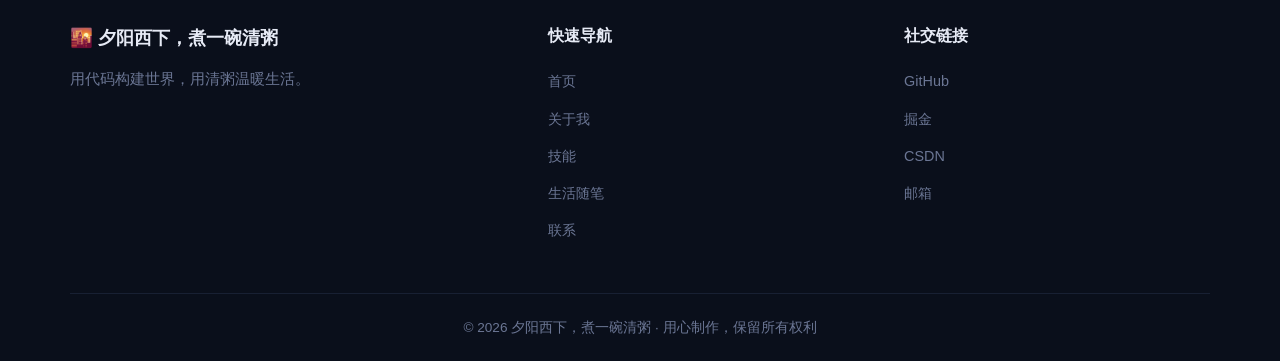
==== commit 57c5918b: "Add files via upload" ====
--- a/index.html
+++ b/index.html
@@ -33,7 +33,7 @@
     <!-- 导航栏 -->
     <header class="navbar" id="navbar">
         <div class="container nav-container">
-            <a href="#home" class="logo">🌇 夕阳西下</a>
+            <a href="#home" class="logo">🌇 <span data-cfg="shortName">夕阳西下</span></a>
             <button class="menu-toggle" id="menuToggle" aria-label="切换菜单" aria-expanded="false">
                 <span></span><span></span><span></span>
             </button>
@@ -57,57 +57,27 @@
             </div>
             <div class="container hero-container">
                 <div class="hero-text">
-                    <p class="hero-greeting reveal">你好，我是</p>
-                    <h1 class="hero-name reveal">夕阳西下，<span class="gradient-text">煮一碗清粥</span></h1>
+                    <p class="hero-greeting reveal" data-cfg="greeting">你好，我是</p>
+                    <h1 class="hero-name reveal"><span class="gradient-text" data-cfg="fullName">夕阳西下，煮一碗清粥</span></h1>
                     <p class="hero-typing reveal">
-                        <span class="typing-label">我是一名</span>
+                        <span class="typing-label" data-cfg="typingLabel">我是一名</span>
                         <span class="typed" id="typedText"></span><span class="cursor">|</span>
                     </p>
-                    <p class="hero-desc reveal">
+                    <p class="hero-desc reveal" data-cfg="heroDesc">
                         热爱技术的开发者，专注于用代码解决问题，
                         也喜欢在夕阳西下时煮一碗清粥，认真生活。
                     </p>
                     <div class="hero-btns reveal">
-                        <a href="#life" class="btn btn-primary">看看随笔</a>
-                        <a href="#contact" class="btn btn-ghost">联系我</a>
+                        <a href="#life" class="btn btn-primary" data-cfg="heroBtn1.text" data-cfg-href="heroBtn1.href">看看随笔</a>
+                        <a href="#contact" class="btn btn-ghost" data-cfg="heroBtn2.text" data-cfg-href="heroBtn2.href">联系我</a>
                     </div>
-                    <div class="hero-social reveal">
-                        <a href="https://github.com/" target="_blank" rel="noopener" aria-label="GitHub" title="GitHub">
-                            <svg viewBox="0 0 24 24" fill="currentColor"><path d="M12 .5C5.65.5.5 5.65.5 12c0 5.08 3.29 9.39 7.86 10.91.58.11.79-.25.79-.56 0-.27-.01-1.17-.02-2.12-3.2.7-3.88-1.36-3.88-1.36-.52-1.33-1.28-1.68-1.28-1.68-1.04-.71.08-.7.08-.7 1.15.08 1.76 1.19 1.76 1.19 1.03 1.75 2.69 1.25 3.35.95.1-.74.4-1.25.72-1.54-2.55-.29-5.24-1.28-5.24-5.68 0-1.26.45-2.28 1.19-3.09-.12-.29-.52-1.46.11-3.05 0 0 .97-.31 3.17 1.18a11.1 11.1 0 0 1 2.89-.39c.98 0 1.97.13 2.89.39 2.2-1.49 3.17-1.18 3.17-1.18.63 1.59.23 2.76.11 3.05.74.81 1.19 1.83 1.19 3.09 0 4.41-2.69 5.38-5.25 5.67.41.35.77 1.05.77 2.12 0 1.53-.01 2.76-.01 3.14 0 .31.21.67.8.55A10.52 10.52 0 0 0 23.5 12C23.5 5.65 18.35.5 12 .5z"/></svg>
-                        </a>
-                        <a href="https://juejin.cn/" target="_blank" rel="noopener" aria-label="掘金" title="掘金">
-                            <svg viewBox="0 0 24 24" fill="currentColor"><path d="M12 0 1.2 6v12L12 24l10.8-6V6L12 0zm0 2.4 8.6 4.78-3.36 1.87L12 6.14 6.76 9.05 3.4 7.18 12 2.4zm0 4.03 3.68 2.04L12 10.5 8.32 8.47 12 6.43zM12 12.5l3.68-2.04 3.36 1.86-7.04 3.91-7.04-3.91 3.36-1.86L12 12.5zm-8.6 3.79L12 19.76l8.6-3.47v3.71L12 23.47l-8.6-3.47v-3.71z"/></svg>
-                        </a>
-                        <a href="https://blog.csdn.net/" target="_blank" rel="noopener" aria-label="CSDN" title="CSDN">
-                            <svg viewBox="0 0 24 24" fill="currentColor"><path d="M12 2a10 10 0 1 0 0 20 10 10 0 0 0 0-20zm4.7 13.1c-.2.5-.7.9-1.3 1.1-1 .3-2.1.4-3.3.4-1.5 0-2.8-.2-3.8-.6-.6-.3-.9-.7-1-1.2-.1-.3 0-.6.2-.8.2-.3.5-.4.8-.4.5 0 .9.2 1.3.4.6.2 1.4.4 2.5.4 1.2 0 2.1-.2 2.7-.5.4-.2.6-.5.6-.9 0-.2-.1-.4-.2-.5-.2-.1-.5-.3-1-.4l-1.4-.3c-1.2-.3-2.1-.6-2.7-1.1-.6-.5-.9-1.2-.9-2.1 0-.6.2-1.2.5-1.7.3-.5.8-.9 1.4-1.2.6-.3 1.3-.4 2.2-.4.9 0 1.7.1 2.4.3.6.2 1.2.4 1.6.6.6.3.9.7 1 1.2.1.3.1.6-.1.9-.1.3-.4.5-.7.6-.3.1-.6.1-.8 0-.5-.2-1-.4-1.6-.5-.8-.2-1.5-.2-2.1 0-.4.1-.6.3-.6.6 0 .2.1.4.3.5.2.1.6.3 1.1.4l1.3.3c1.3.3 2.2.7 2.9 1.2.7.5 1 1.3 1 2.3 0 .6-.1 1.2-.4 1.7z"/></svg>
-                        </a>
-                        <a href="mailto:wang_1981897871@foxmail.com" aria-label="邮箱" title="邮箱">
-                            <svg viewBox="0 0 24 24" fill="currentColor"><path d="M20 4H4a2 2 0 0 0-2 2v12a2 2 0 0 0 2 2h16a2 2 0 0 0 2-2V6a2 2 0 0 0-2-2zm0 4.24-8 5.33-8-5.33V6.5l8 5.33 8-5.33V8.24z"/></svg>
-                        </a>
+                    <div class="hero-social reveal" data-render="social"></div>
+                </div>
+                <div class="hero-visual reveal">
+                    <div class="hero-carousel" id="heroCarousel">
+                        <div class="carousel-track" id="carouselTrack"></div>
                     </div>
-                </div>
-                <div class="hero-visual reveal">
-                    <div class="code-window">
-                        <div class="code-header">
-                            <span class="dot dot-red"></span>
-                            <span class="dot dot-yellow"></span>
-                            <span class="dot dot-green"></span>
-                            <span class="code-title">hello-world.ts</span>
-                        </div>
-                        <pre class="code-body"><code><span class="kw">const</span> me = {
-  name: <span class="str">'夕阳西下'</span>,
-  hobby: <span class="str">'煮一碗清粥'</span>,
-  role: <span class="str">'Developer'</span>,
-  skills: [<span class="str">'Web'</span>, <span class="str">'Backend'</span>, <span class="str">'AI'</span>],
-  code: <span class="fun">() =></span> <span class="str">'Hello, World!'</span>,
-
-  <span class="kw">async</span> dream() {
-    <span class="kw">return</span> <span class="str">'用代码温暖生活'</span>;
-  }
-};
-
-<span class="fun">console</span>.log(me.dream());</code></pre>
-                    </div>
+                    <p class="carousel-tip">🖼️ 流水灯图片 · 鼠标悬停暂停</p>
                 </div>
             </div>
             <a href="#about" class="hero-scroll" aria-label="向下滚动">
@@ -134,28 +104,12 @@
                         <div class="avatar-badge badge-2">💻 写代码的人</div>
                     </div>
                     <div class="about-text reveal">
-                        <h3>一名普通但认真的 <span class="gradient-text">开发者</span></h3>
-                        <p>
-                            你好，我是「夕阳西下，煮一碗清粥」。白天和代码打交道，构建稳定、好用的产品；
-                            傍晚则回到厨房，煮一碗清粥，享受慢下来的时光。我相信技术与生活并不冲突——
-                            好的代码应当像一碗清粥：简单、温暖、有营养。
-                        </p>
-                        <p>
-                            我的技术之路从网页前端开始，逐渐延伸到后端与数据分析，
-                            目前关注现代 Web 技术、自动化工具与人工智能应用。
-                            喜欢把复杂的事情做简单，把简单的事情做到位。
-                        </p>
-                        <ul class="about-facts">
-                            <li><span class="fact-label">姓名</span>夕阳西下，煮一碗清粥</li>
-                            <li><span class="fact-label">身份</span>开发者 / 程序员</li>
-                            <li><span class="fact-label">方向</span>Web 全栈 · 自动化 · AI 应用</li>
-                            <li><span class="fact-label">爱好</span>写代码 · 煮粥 · 阅读 · 摄影</li>
-                            <li><span class="fact-label">邮箱</span>wang_1981897871@foxmail.com</li>
-                            <li><span class="fact-label">状态</span>🟢 正在持续学习与输出</li>
-                        </ul>
+                        <h3><span class="gradient-text" data-cfg="aboutTitle">一名普通但认真的开发者</span></h3>
+                        <div class="about-paragraphs" data-render="aboutParagraphs"></div>
+                        <ul class="about-facts" data-render="aboutFacts"></ul>
                         <div class="about-actions">
-                            <a href="#contact" class="btn btn-primary">与我交流</a>
-                            <a href="mailto:wang_1981897871@foxmail.com?subject=简历请求" class="btn btn-ghost">获取简历</a>
+                            <a href="#contact" class="btn btn-primary" data-cfg="aboutBtn1.text" data-cfg-href="aboutBtn1.href">与我交流</a>
+                            <a href="mailto:wang_1981897871@foxmail.com?subject=简历请求" class="btn btn-ghost" data-cfg="aboutBtn2.text" data-cfg-href="aboutBtn2.href">获取简历</a>
                         </div>
                     </div>
                 </div>
@@ -170,80 +124,7 @@
                     <h2 class="section-title">技能栈</h2>
                     <p class="section-subtitle">日常使用的技术与工具</p>
                 </div>
-                <div class="skills-grid">
-                    <div class="skill-card reveal">
-                        <div class="skill-head">
-                            <span class="skill-icon" style="--icon-color:#61dafb;">⚛️</span>
-                            <h3>前端开发</h3>
-                        </div>
-                        <div class="skill-bars">
-                            <div class="skill-bar">
-                                <div class="skill-bar-info"><span>HTML5 / CSS3</span><span>90%</span></div>
-                                <div class="skill-bar-track"><div class="skill-bar-fill" data-width="90%"></div></div>
-                            </div>
-                            <div class="skill-bar">
-                                <div class="skill-bar-info"><span>JavaScript / TypeScript</span><span>85%</span></div>
-                                <div class="skill-bar-track"><div class="skill-bar-fill" data-width="85%"></div></div>
-                            </div>
-                            <div class="skill-bar">
-                                <div class="skill-bar-info"><span>Vue / React</span><span>80%</span></div>
-                                <div class="skill-bar-track"><div class="skill-bar-fill" data-width="80%"></div></div>
-                            </div>
-                            <div class="skill-bar">
-                                <div class="skill-bar-info"><span>Vite / 工程化</span><span>75%</span></div>
-                                <div class="skill-bar-track"><div class="skill-bar-fill" data-width="75%"></div></div>
-                            </div>
-                        </div>
-                    </div>
-                    <div class="skill-card reveal">
-                        <div class="skill-head">
-                            <span class="skill-icon" style="--icon-color:#68a063;">🖥️</span>
-                            <h3>后端开发</h3>
-                        </div>
-                        <div class="skill-bars">
-                            <div class="skill-bar">
-                                <div class="skill-bar-info"><span>Node.js</span><span>85%</span></div>
-                                <div class="skill-bar-track"><div class="skill-bar-fill" data-width="85%"></div></div>
-                            </div>
-                            <div class="skill-bar">
-                                <div class="skill-bar-info"><span>Python</span><span>80%</span></div>
-                                <div class="skill-bar-track"><div class="skill-bar-fill" data-width="80%"></div></div>
-                            </div>
-                            <div class="skill-bar">
-                                <div class="skill-bar-info"><span>MySQL / MongoDB</span><span>75%</span></div>
-                                <div class="skill-bar-track"><div class="skill-bar-fill" data-width="75%"></div></div>
-                            </div>
-                            <div class="skill-bar">
-                                <div class="skill-bar-info"><span>RESTful API 设计</span><span>80%</span></div>
-                                <div class="skill-bar-track"><div class="skill-bar-fill" data-width="80%"></div></div>
-                            </div>
-                        </div>
-                    </div>
-                    <div class="skill-card reveal">
-                        <div class="skill-head">
-                            <span class="skill-icon" style="--icon-color:#f39c12;">🛠️</span>
-                            <h3>工具与运维</h3>
-                        </div>
-                        <div class="skill-bars">
-                            <div class="skill-bar">
-                                <div class="skill-bar-info"><span>Git / GitHub</span><span>90%</span></div>
-                                <div class="skill-bar-track"><div class="skill-bar-fill" data-width="90%"></div></div>
-                            </div>
-                            <div class="skill-bar">
-                                <div class="skill-bar-info"><span>Linux / Shell</span><span>70%</span></div>
-                                <div class="skill-bar-track"><div class="skill-bar-fill" data-width="70%"></div></div>
-                            </div>
-                            <div class="skill-bar">
-                                <div class="skill-bar-info"><span>Docker</span><span>65%</span></div>
-                                <div class="skill-bar-track"><div class="skill-bar-fill" data-width="65%"></div></div>
-                            </div>
-                            <div class="skill-bar">
-                                <div class="skill-bar-info"><span>AI 工具链</span><span>80%</span></div>
-                                <div class="skill-bar-track"><div class="skill-bar-fill" data-width="80%"></div></div>
-                            </div>
-                        </div>
-                    </div>
-                </div>
+                <div class="skills-grid" data-render="skills"></div>
             </div>
         </section>
 
@@ -257,29 +138,10 @@
                 </div>
                 <div class="life-featured reveal">
                     <span class="life-quote-mark">"</span>
-                    <p class="life-featured-text">夕阳西下，煮一碗清粥。世界很大，而幸福往往很小——小到一碗热粥、一抹晚霞，就足够让这一天变得温柔。</p>
-                    <span class="life-featured-author">—— 夕阳西下，煮一碗清粥</span>
-                </div>
-                <div class="life-grid">
-                    <blockquote class="quote-card reveal">
-                        <p>夕阳不是一天的结束，而是天空把温柔的颜色都留给了傍晚，好让赶路的人歇一歇脚。</p>
-                    </blockquote>
-                    <blockquote class="quote-card reveal">
-                        <p>煮粥急不得：等水开，等米烂，等香气慢慢飘满屋子。生活也是，慢慢来，反而更快。</p>
-                    </blockquote>
-                    <blockquote class="quote-card reveal">
-                        <p>代码是白天的诗，清粥是傍晚的梦。把热爱写进工作，把温柔留给生活。</p>
-                    </blockquote>
-                    <blockquote class="quote-card reveal">
-                        <p>愿你眼里有光，心中有暖，手边有一碗冒着热气的清粥——这就是普通日子里最好的礼物。</p>
-                    </blockquote>
-                    <blockquote class="quote-card reveal">
-                        <p>认真做一件事，慢慢走一段路，世界就会在某个不经意的黄昏，把答案轻轻递到你面前。</p>
-                    </blockquote>
-                    <blockquote class="quote-card reveal">
-                        <p>所谓美好，不过是：白天有人并肩前行，傍晚有人问一句"粥煮好了，回来吃吗？"</p>
-                    </blockquote>
-                </div>
+                    <p class="life-featured-text" id="lifeFeaturedText" data-cfg="lifeFeatured">夕阳西下，煮一碗清粥。世界很大，而幸福往往很小——小到一碗热粥、一抹晚霞，就足够让这一天变得温柔。</p>
+                    <span class="life-featured-author" data-cfg="lifeAuthor">—— 夕阳西下，煮一碗清粥</span>
+                </div>
+                <div class="life-grid" data-render="lifeQuotes"></div>
             </div>
         </section>
 
@@ -292,38 +154,9 @@
                     <p class="section-subtitle">欢迎交流技术、生活，或者一起聊聊煮粥的心得</p>
                 </div>
                 <div class="contact-grid">
-                    <div class="contact-info reveal">
-                        <div class="contact-item">
-                            <span class="contact-icon">📧</span>
-                            <div>
-                                <h3>邮箱</h3>
-                                <p><a href="mailto:wang_1981897871@foxmail.com">wang_1981897871@foxmail.com</a></p>
-                            </div>
-                        </div>
-                        <div class="contact-item">
-                            <span class="contact-icon">🐙</span>
-                            <div>
-                                <h3>GitHub</h3>
-                                <p><a href="https://github.com/" target="_blank" rel="noopener">github.com/你的用户名</a></p>
-                            </div>
-                        </div>
-                        <div class="contact-item">
-                            <span class="contact-icon">✍️</span>
-                            <div>
-                                <h3>技术博客</h3>
-                                <p><a href="https://juejin.cn/" target="_blank" rel="noopener">掘金 · 个人主页</a></p>
-                            </div>
-                        </div>
-                        <div class="contact-item">
-                            <span class="contact-icon">📍</span>
-                            <div>
-                                <h3>坐标</h3>
-                                <p>中国 · 地球 🌍</p>
-                            </div>
-                        </div>
-                    </div>
+                    <div class="contact-info reveal" data-render="contactLinks"></div>
                     <form class="contact-form reveal" id="contactForm" novalidate>
-                        <input type="checkbox" id="botcheck" name="botcheck" style="display:none;" tabindex="-1" autocomplete="off">
+                        <input type="checkbox" id="botcheck" name="botcheck" value="" style="display:none;" tabindex="-1" autocomplete="off">
                         <div class="form-group">
                             <label class="form-label" for="cfName">你的名字</label>
                             <input type="text" id="cfName" class="form-control" placeholder="怎么称呼你？" required>
@@ -337,7 +170,7 @@
                             <textarea id="cfMessage" class="form-control" rows="5" placeholder="写下你想说的话……" required></textarea>
                         </div>
                         <button type="submit" class="btn btn-primary btn-block">发送消息</button>
-                        <p class="form-hint">已接入 Web3Forms 真实发送服务 · 在 script.js 顶部填入 Access Key 后即可使用</p>
+                        <p class="form-hint">已接入 Web3Forms 真实发送服务 · 如需更换 Access Key 请修改 site-config.js</p>
                     </form>
                 </div>
             </div>
@@ -349,7 +182,7 @@
         <div class="container">
             <div class="footer-grid">
                 <div class="footer-brand">
-                    <div class="footer-logo">🌇 夕阳西下，煮一碗清粥</div>
+                    <div class="footer-logo">🌇 <span data-cfg="fullName">夕阳西下，煮一碗清粥</span></div>
                     <p>用代码构建世界，用清粥温暖生活。</p>
                 </div>
                 <div class="footer-col">
@@ -388,21 +221,114 @@
     <audio id="bgMusic" preload="auto"></audio>
 
     <!-- 悬浮音乐播放器 -->
-    <div class="music-player" id="musicPlayer" title="薛之谦《暧昧》· 整曲循环">
+    <div class="music-player" id="musicPlayer" title="背景音乐 · 随机播放">
         <button class="music-btn" id="musicToggle" aria-label="播放/暂停音乐" aria-pressed="false">
             <span class="music-disc">🎵</span>
         </button>
         <div class="music-info">
-            <span class="music-title">暧昧 · 薛之谦</span>
+            <span class="music-title" id="musicTitle">背景音乐</span>
             <span class="music-mode" id="musicMode">整曲循环</span>
         </div>
+        <button class="music-next" id="musicNext" aria-label="下一首" title="下一首">⏭</button>
     </div>
 
     <!-- 自动播放提示条（浏览器拦截自动播放时显示） -->
     <div class="music-hint" id="musicHint" role="status">
-        🎵 点击页面任意位置，播放《暧昧》
+        🎵 点击页面任意位置，开始播放音乐
     </div>
 
+    <!-- 网站编辑入口（仅作者可见：访问 ?edit 并输入密码后显示） -->
+    <button class="edit-btn" id="editBtn" title="编辑网站内容" aria-label="编辑网站内容" style="display:none;">✏️</button>
+
+    <!-- 作者验证弹窗 -->
+    <div class="auth-overlay" id="authOverlay" hidden>
+        <div class="auth-box">
+            <h3>🔒 作者验证</h3>
+            <p class="auth-sub">请输入编辑密码，验证后即可修改网站内容</p>
+            <input type="password" id="authPassword" class="auth-input" placeholder="编辑密码" autocomplete="off">
+            <p class="auth-error" id="authError" hidden>密码不正确，请重试</p>
+            <div class="auth-actions">
+                <button class="btn btn-ghost" id="authCancel">取消</button>
+                <button class="btn btn-primary" id="authSubmit">验证</button>
+            </div>
+        </div>
+    </div>
+
+    <!-- 编辑面板 -->
+    <div class="editor-overlay" id="editorOverlay" hidden>
+        <div class="editor-panel">
+            <div class="editor-head">
+                <h2>✏️ 编辑网站内容</h2>
+                <button class="editor-close" id="editorClose" aria-label="关闭">×</button>
+            </div>
+            <div class="editor-body">
+                <div class="editor-note">
+                    修改后点"保存并生效"。若已配置云端地址，所有访客刷新即可看到新内容，无需重新上传文件；
+                    未配置云端地址时，内容仅保存在当前浏览器（本地预览用）。
+                </div>
+
+                <section class="editor-section">
+                    <h3>① 基本信息</h3>
+                    <label>短名（导航/页脚）<input type="text" id="e-shortName"></label>
+                    <label>全名（首页大标题）<input type="text" id="e-fullName"></label>
+                    <label>问候语<input type="text" id="e-greeting"></label>
+                    <label>打字机标签<input type="text" id="e-typingLabel"></label>
+                    <label>打字机短语（每行一条）<textarea id="e-typingPhrases" rows="4"></textarea></label>
+                    <label>首页介绍<textarea id="e-heroDesc" rows="3"></textarea></label>
+                </section>
+
+                <section class="editor-section">
+                    <h3>② 关于我</h3>
+                    <label>小标题<input type="text" id="e-aboutTitle"></label>
+                    <label>介绍段落（每行一段）<textarea id="e-aboutParagraphs" rows="5"></textarea></label>
+                    <label>信息卡片（每行：标签=值）<textarea id="e-aboutFacts" rows="6"></textarea></label>
+                </section>
+
+                <section class="editor-section">
+                    <h3>③ 技能</h3>
+                    <p class="editor-help">格式：<code>#分类名|图标</code> 表示新分类，下面每行 <code>技能名=百分比</code></p>
+                    <textarea id="e-skills" rows="10"></textarea>
+                </section>
+
+                <section class="editor-section">
+                    <h3>④ 生活随笔</h3>
+                    <label>大引言<textarea id="e-lifeFeatured" rows="3"></textarea></label>
+                    <label>落款<input type="text" id="e-lifeAuthor"></label>
+                    <label>随笔句子（每行一句）<textarea id="e-lifeQuotes" rows="8"></textarea></label>
+                </section>
+
+                <section class="editor-section">
+                    <h3>⑤ 联系方式</h3>
+                    <label>邮箱<input type="text" id="e-email"></label>
+                    <label>坐标<input type="text" id="e-location"></label>
+                    <label>社交链接（每行：平台|链接）<textarea id="e-social" rows="4"></textarea></label>
+                    <label>联系卡片（每行：图标|标题|显示文字|链接）<textarea id="e-contactLinks" rows="5"></textarea></label>
+                </section>
+
+                <section class="editor-section">
+                    <h3>⑥ 背景音乐</h3>
+                    <label>音乐文件名（每行一个，对应 music/ 文件夹里的文件）<textarea id="e-musicFiles" rows="4"></textarea></label>
+                    <label class="editor-check"><input type="checkbox" id="e-musicRandom"> 随机选歌播放</label>
+                    <label class="editor-check"><input type="checkbox" id="e-musicLoop"> 整曲循环（不勾选=只循环前奏）</label>
+                    <label>音量（0~1）<input type="number" id="e-musicVolume" min="0" max="1" step="0.05"></label>
+                </section>
+
+                <section class="editor-section">
+                    <h3>⑦ 云端配置</h3>
+                    <label>云端配置地址<input type="text" id="e-remoteUrl" placeholder="Pantry 或 KVdb 的配置地址"></label>
+                    <p class="editor-help">支持两种免费服务（任选其一）：<br>
+                    ① Pantry（推荐，无需注册邮箱）：打开 <a href="https://getpantry.cloud" target="_blank" rel="noopener">getpantry.cloud</a> → Create New Pantry → 得到 ID → 地址填 <code>https://getpantry.cloud/apiv1/pantry/你的ID/basket/site-config</code><br>
+                    ② KVdb：<a href="https://kvdb.io" target="_blank" rel="noopener">kvdb.io</a> 创建 bucket（需邮箱验证）→ 地址填 <code>https://kvdb.io/你的bucketID/site-config</code></p>
+                </section>
+            </div>
+            <div class="editor-foot">
+                <button class="btn btn-ghost" id="editorCancel">取消</button>
+                <button class="btn btn-primary" id="editorSave">保存并生效</button>
+            </div>
+        </div>
+    </div>
+
+    <script src="site-config.js"></script>
     <script src="script.js"></script>
 </body>
 </html>
--- a/styles.css
+++ b/styles.css
@@ -407,66 +407,77 @@
     box-shadow: 0 10px 22px rgba(99, 102, 241, .4);
 }
 
-/* 代码窗口 */
+/* 首页图片轮播（流水灯效果） */
 .hero-visual {
     flex: 1;
     max-width: 460px;
     perspective: 900px;
 }
 
-.code-window {
+.hero-carousel {
+    width: 100%;
+    aspect-ratio: 16 / 10;
+    border-radius: var(--radius);
+    border: 1px solid var(--border);
+    box-shadow: var(--shadow-lg);
+    overflow: hidden;
+    position: relative;
     background: var(--surface);
-    border: 1px solid var(--border);
-    border-radius: var(--radius);
-    box-shadow: var(--shadow-lg);
-    transform: rotateY(-6deg) rotateX(2deg);
-    transition: var(--transition);
-    overflow: hidden;
-}
-
-.code-window:hover {
-    transform: rotateY(0) rotateX(0) translateY(-6px);
+    transition: var(--transition);
+}
+
+.hero-carousel:hover {
     box-shadow: 0 30px 80px rgba(0, 0, 0, .55);
 }
 
-.code-header {
-    display: flex;
-    align-items: center;
-    gap: 8px;
-    padding: 13px 16px;
-    background: #0f1626;
-    border-bottom: 1px solid var(--border);
-}
-
-.dot {
-    width: 12px;
-    height: 12px;
-    border-radius: 50%;
-}
-
-.dot-red { background: #ff5f57; }
-.dot-yellow { background: #febc2e; }
-.dot-green { background: #28c840; }
-
-.code-title {
-    margin-left: 10px;
-    font-size: .82rem;
+.carousel-track {
+    display: flex;
+    width: max-content;
+    will-change: transform;
+}
+
+.carousel-track.running {
+    animation-name: carouselFlow;
+    animation-timing-function: linear;
+    animation-iteration-count: infinite;
+}
+
+.hero-carousel:hover .carousel-track.running {
+    animation-play-state: paused;
+}
+
+@keyframes carouselFlow {
+    from { transform: translateX(0); }
+    to { transform: translateX(-50%); }
+}
+
+.carousel-track img {
+    display: block;
+    object-fit: cover;
+    flex-shrink: 0;
+}
+
+.carousel-empty {
+    width: 100%;
+    height: 100%;
+    display: flex;
+    align-items: center;
+    justify-content: center;
+    text-align: center;
+    padding: 20px;
     color: var(--text-dim);
-    font-family: var(--mono);
-}
-
-.code-body {
-    padding: 20px 22px;
-    font-family: var(--mono);
-    font-size: .88rem;
-    line-height: 1.75;
-    color: #c8d3f0;
-    overflow-x: auto;
-}
-
-.code-body .kw { color: #c792ea; }
-.code-body .str { color: #c3e88d; }
-.code-body .fun { color: #82aaff; }
+    font-size: .9rem;
+    line-height: 1.8;
+    background: var(--gradient-soft);
+}
+
+.carousel-tip {
+    margin-top: 12px;
+    text-align: center;
+    font-size: .78rem;
+    color: var(--text-dim);
+    letter-spacing: 1px;
+}
 
 .hero-scroll {
     position: absolute;
@@ -816,6 +827,22 @@
     color: var(--accent);
     font-size: .92rem;
     letter-spacing: 1.5px;
+}
+
+/* 随笔轮播切换动画 */
+.life-featured-text.quote-fade {
+    animation: quoteFade .9s ease;
+}
+
+@keyframes quoteFade {
+    from {
+        opacity: 0;
+        transform: translateY(10px);
+    }
+    to {
+        opacity: 1;
+        transform: translateY(0);
+    }
 }
 
 .life-grid {
@@ -1214,6 +1241,305 @@
     transform: translate(-50%, 0);
 }
 
+/* 切歌按钮 */
+.music-next {
+    width: 44px;
+    height: 44px;
+    border-radius: 50%;
+    background: rgba(13, 18, 32, .85);
+    backdrop-filter: blur(10px);
+    -webkit-backdrop-filter: blur(10px);
+    border: 1px solid var(--border);
+    color: var(--text-muted);
+    font-size: 1rem;
+    transition: var(--transition);
+    flex-shrink: 0;
+    display: flex;
+    align-items: center;
+    justify-content: center;
+}
+
+.music-next:hover {
+    border-color: var(--accent);
+    color: #fff;
+    transform: translateY(-3px);
+}
+
+/* ---------- 网站编辑入口与面板 ---------- */
+.edit-btn {
+    position: fixed;
+    right: 26px;
+    top: 84px;
+    width: 48px;
+    height: 48px;
+    border-radius: 50%;
+    background: rgba(13, 18, 32, .85);
+    backdrop-filter: blur(10px);
+    -webkit-backdrop-filter: blur(10px);
+    border: 1px solid var(--border);
+    color: var(--text);
+    font-size: 1.2rem;
+    box-shadow: var(--shadow);
+    transition: var(--transition);
+    z-index: 950;
+    display: flex;
+    align-items: center;
+    justify-content: center;
+}
+
+.edit-btn:hover {
+    border-color: var(--primary);
+    color: #fff;
+    transform: translateY(-3px) rotate(12deg);
+    box-shadow: 0 10px 26px rgba(99, 102, 241, .35);
+}
+
+.editor-overlay {
+    position: fixed;
+    inset: 0;
+    background: rgba(6, 10, 20, .72);
+    backdrop-filter: blur(6px);
+    -webkit-backdrop-filter: blur(6px);
+    z-index: 3000;
+    display: flex;
+    align-items: center;
+    justify-content: center;
+    padding: 20px;
+}
+
+.editor-overlay[hidden] {
+    display: none;
+}
+
+.editor-panel {
+    width: min(680px, 100%);
+    max-height: 88vh;
+    background: var(--surface);
+    border: 1px solid var(--border);
+    border-radius: var(--radius);
+    box-shadow: var(--shadow-lg);
+    display: flex;
+    flex-direction: column;
+    overflow: hidden;
+}
+
+.editor-head {
+    display: flex;
+    align-items: center;
+    justify-content: space-between;
+    padding: 18px 24px;
+    border-bottom: 1px solid var(--border);
+    background: #0f1626;
+}
+
+.editor-head h2 {
+    font-size: 1.15rem;
+    font-weight: 700;
+}
+
+.editor-close {
+    width: 36px;
+    height: 36px;
+    border-radius: 50%;
+    font-size: 1.5rem;
+    color: var(--text-muted);
+    transition: var(--transition);
+    line-height: 1;
+    display: flex;
+    align-items: center;
+    justify-content: center;
+}
+
+.editor-close:hover {
+    color: #fff;
+    background: rgba(255, 255, 255, .08);
+}
+
+.editor-body {
+    padding: 20px 24px;
+    overflow-y: auto;
+    flex: 1;
+}
+
+.editor-note {
+    background: rgba(34, 211, 238, .08);
+    border: 1px solid rgba(34, 211, 238, .3);
+    border-radius: var(--radius-sm);
+    padding: 12px 16px;
+    font-size: .85rem;
+    color: var(--text-muted);
+    margin-bottom: 20px;
+    line-height: 1.7;
+}
+
+.editor-section {
+    margin-bottom: 26px;
+    padding-bottom: 22px;
+    border-bottom: 1px dashed var(--border);
+}
+
+.editor-section:last-child {
+    border-bottom: none;
+}
+
+.editor-section h3 {
+    font-size: 1rem;
+    font-weight: 700;
+    color: var(--accent);
+    margin-bottom: 14px;
+}
+
+.editor-section label {
+    display: block;
+    font-size: .85rem;
+    color: var(--text-muted);
+    margin-bottom: 12px;
+}
+
+.editor-section input[type="text"],
+.editor-section input[type="number"],
+.editor-section textarea {
+    display: block;
+    width: 100%;
+    margin-top: 6px;
+    padding: 10px 14px;
+    background: var(--bg);
+    border: 1px solid var(--border);
+    border-radius: var(--radius-sm);
+    color: var(--text);
+    font-family: inherit;
+    font-size: .92rem;
+    transition: var(--transition);
+}
+
+.editor-section input:focus,
+.editor-section textarea:focus {
+    outline: none;
+    border-color: var(--primary);
+    box-shadow: 0 0 0 3px rgba(99, 102, 241, .2);
+}
+
+.editor-section textarea {
+    resize: vertical;
+}
+
+.editor-check {
+    display: flex !important;
+    align-items: center;
+    gap: 8px;
+}
+
+.editor-check input {
+    width: auto;
+    margin: 0;
+}
+
+.editor-help {
+    font-size: .8rem;
+    color: var(--text-dim);
+    margin: -6px 0 12px;
+    line-height: 1.7;
+}
+
+.editor-help code {
+    background: rgba(99, 102, 241, .15);
+    color: #a5b4fc;
+    padding: 1px 6px;
+    border-radius: 5px;
+    font-size: .8rem;
+}
+
+.editor-help a {
+    color: var(--accent);
+}
+
+.editor-foot {
+    display: flex;
+    justify-content: flex-end;
+    gap: 12px;
+    padding: 16px 24px;
+    border-top: 1px solid var(--border);
+    background: #0f1626;
+}
+
+/* ---------- 作者验证弹窗 ---------- */
+.auth-overlay {
+    position: fixed;
+    inset: 0;
+    background: rgba(6, 10, 20, .75);
+    backdrop-filter: blur(6px);
+    -webkit-backdrop-filter: blur(6px);
+    z-index: 3200;
+    display: flex;
+    align-items: center;
+    justify-content: center;
+    padding: 20px;
+}
+
+.auth-overlay[hidden] {
+    display: none;
+}
+
+.auth-box {
+    width: min(360px, 100%);
+    background: var(--surface);
+    border: 1px solid var(--border);
+    border-radius: var(--radius);
+    box-shadow: var(--shadow-lg);
+    padding: 32px 28px;
+    text-align: center;
+}
+
+.auth-box h3 {
+    font-size: 1.2rem;
+    font-weight: 700;
+    margin-bottom: 8px;
+}
+
+.auth-sub {
+    font-size: .85rem;
+    color: var(--text-muted);
+    margin-bottom: 20px;
+}
+
+.auth-input {
+    width: 100%;
+    padding: 13px 16px;
+    background: var(--bg);
+    border: 1px solid var(--border);
+    border-radius: var(--radius-sm);
+    color: var(--text);
+    font-family: inherit;
+    font-size: 1rem;
+    text-align: center;
+    letter-spacing: 2px;
+    transition: var(--transition);
+    margin-bottom: 12px;
+}
+
+.auth-input:focus {
+    outline: none;
+    border-color: var(--primary);
+    box-shadow: 0 0 0 3px rgba(99, 102, 241, .2);
+}
+
+.auth-error {
+    font-size: .85rem;
+    color: #f87171;
+    margin-bottom: 12px;
+}
+
+.auth-actions {
+    display: flex;
+    gap: 12px;
+    justify-content: center;
+}
+
+.auth-actions .btn {
+    padding: 10px 24px;
+    font-size: .92rem;
+}
+
 /* ---------- 滚动进入动画 ---------- */
 .reveal {
     opacity: 0;
@@ -1253,10 +1579,6 @@
     .hero-visual {
         max-width: 520px;
         width: 100%;
-    }
-
-    .code-window {
-        transform: none;
     }
 
     .about-grid {
@@ -1371,6 +1693,11 @@
         bottom: 16px;
     }
 
+    .edit-btn {
+        right: 14px;
+        top: 72px;
+    }
+
     .music-info {
         display: none;
     }
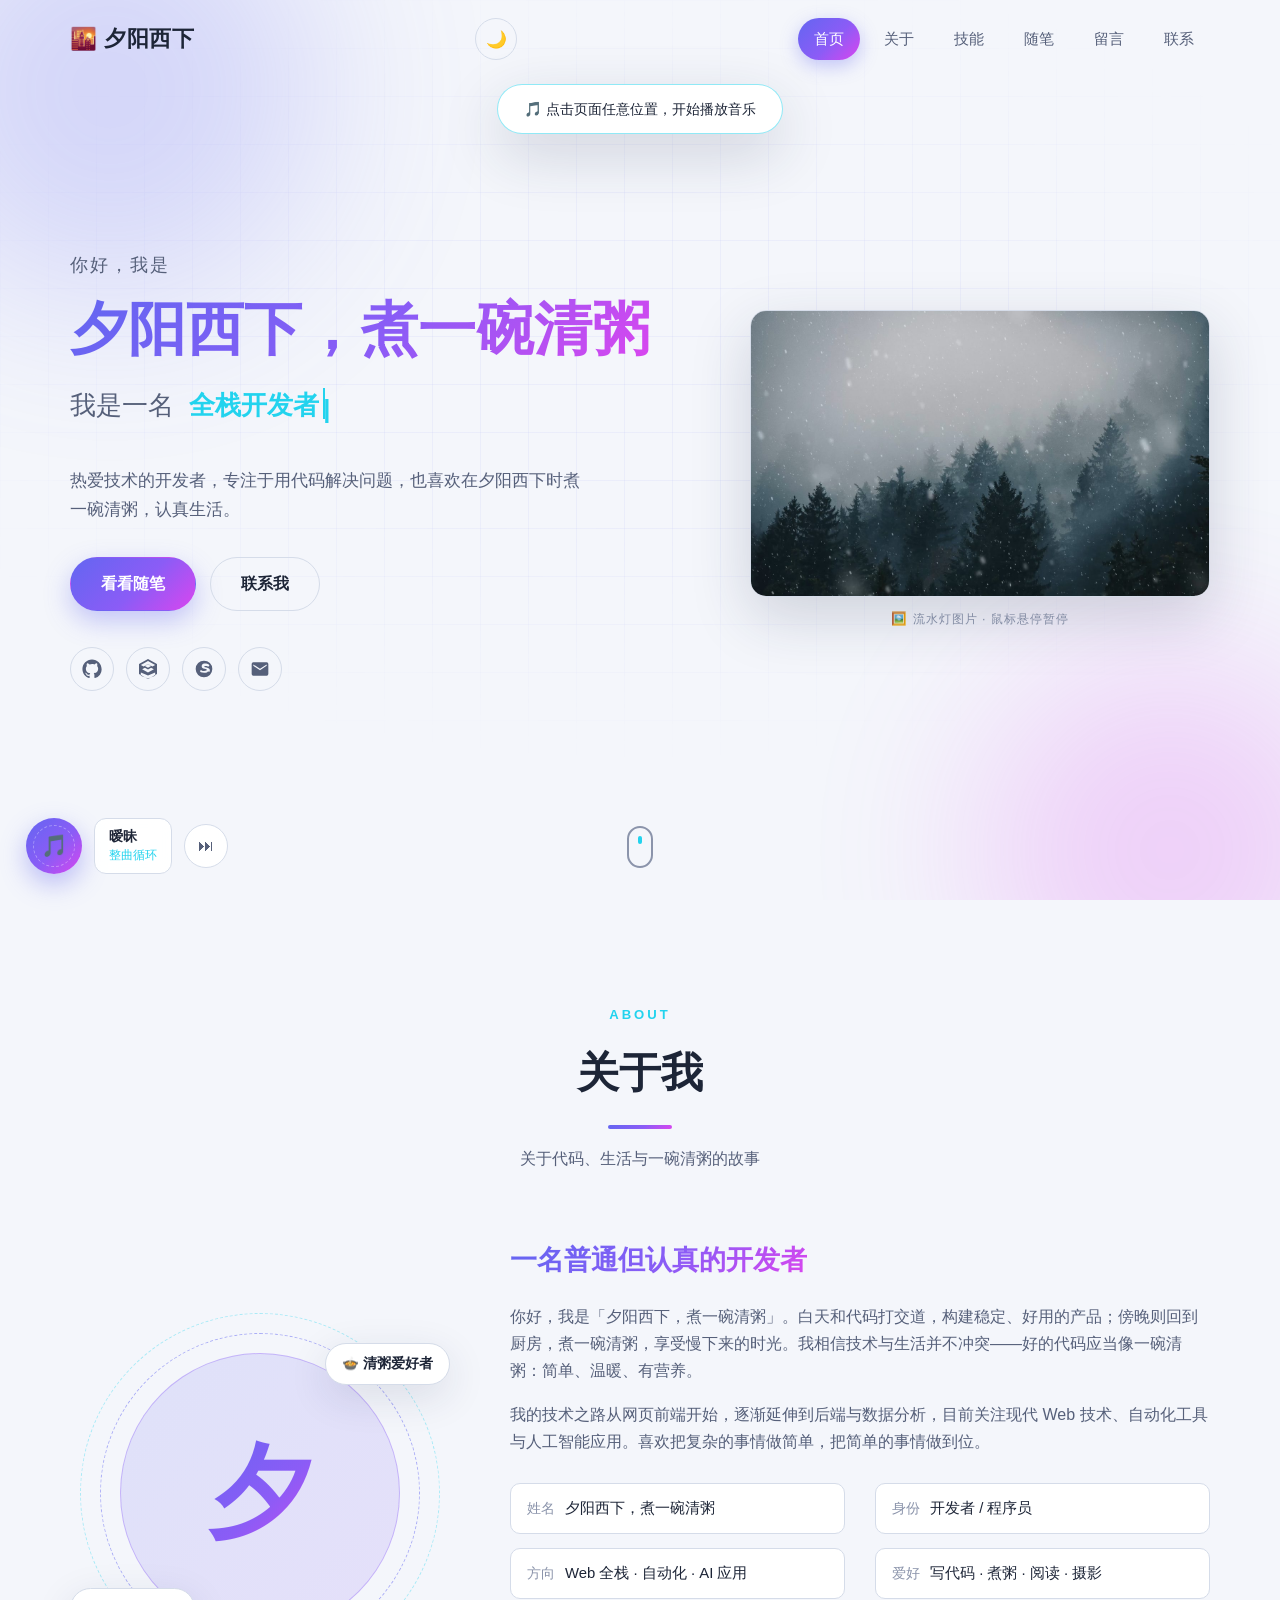
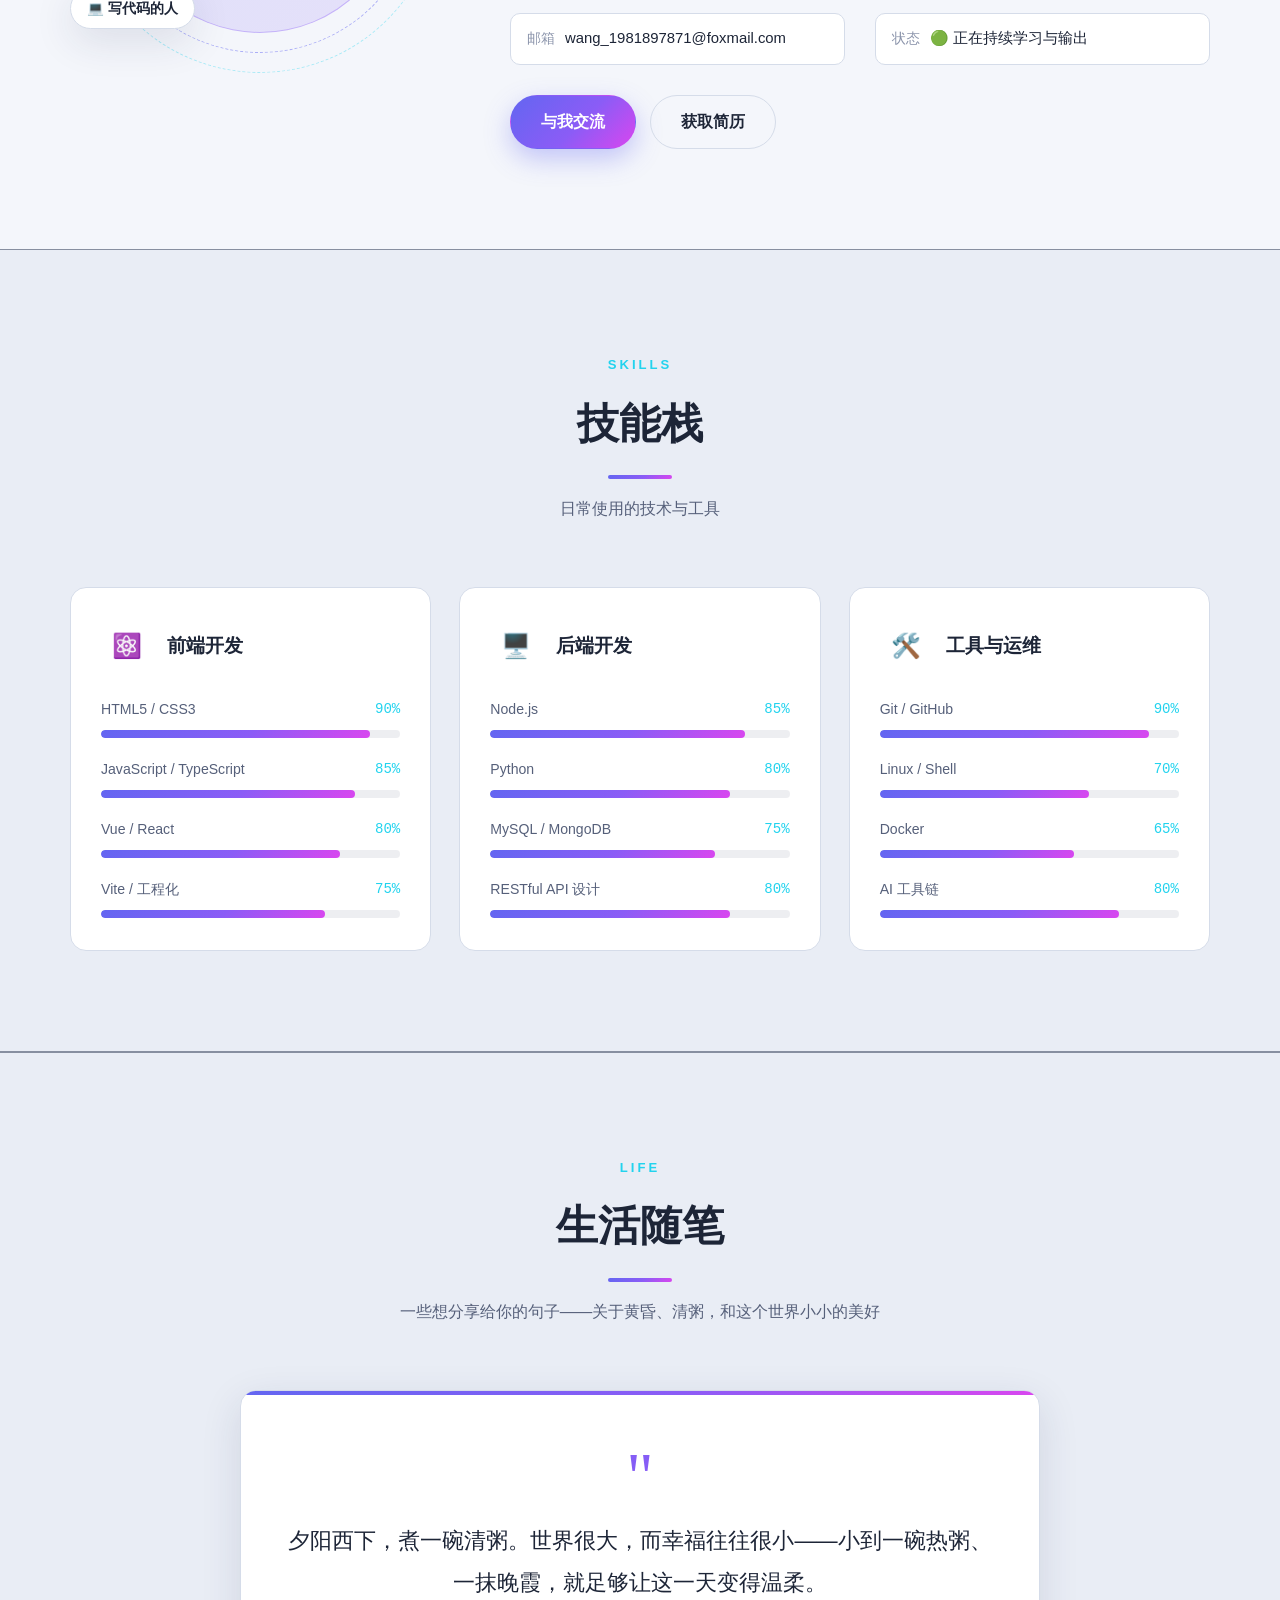
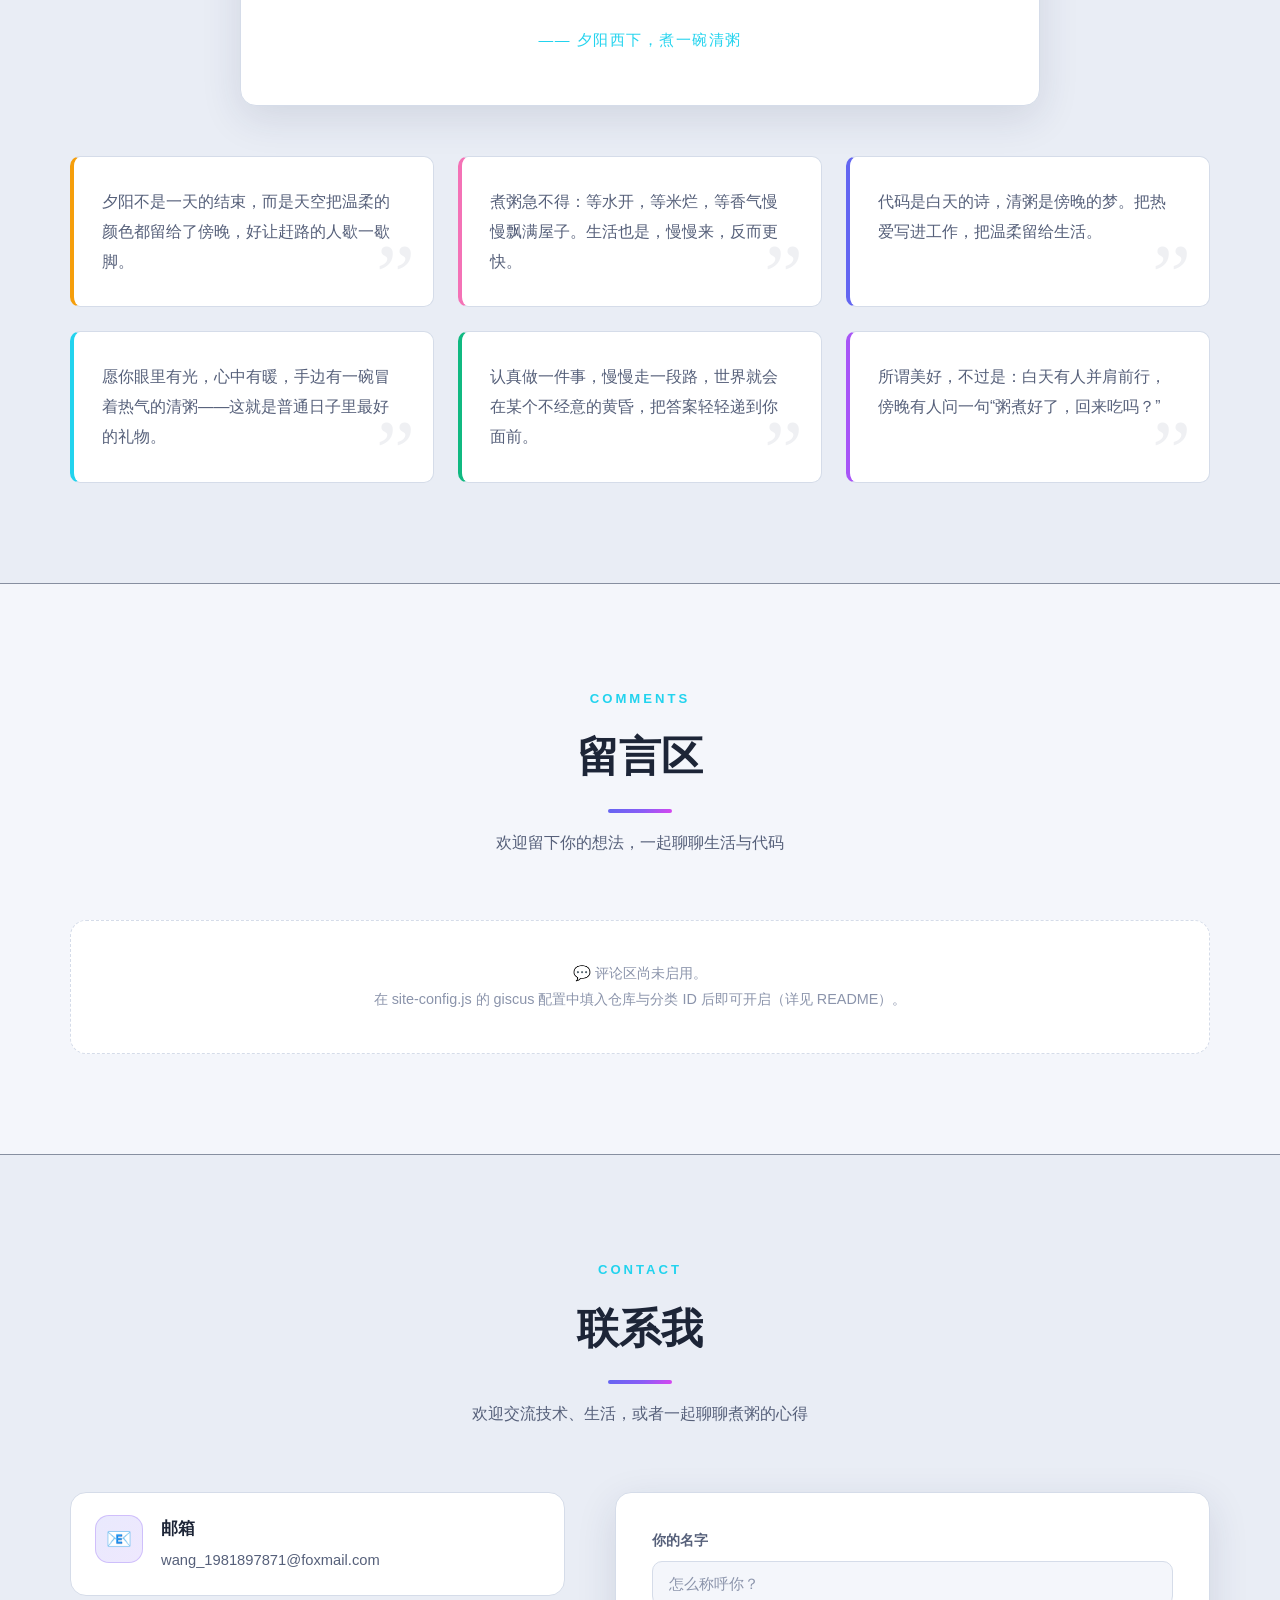
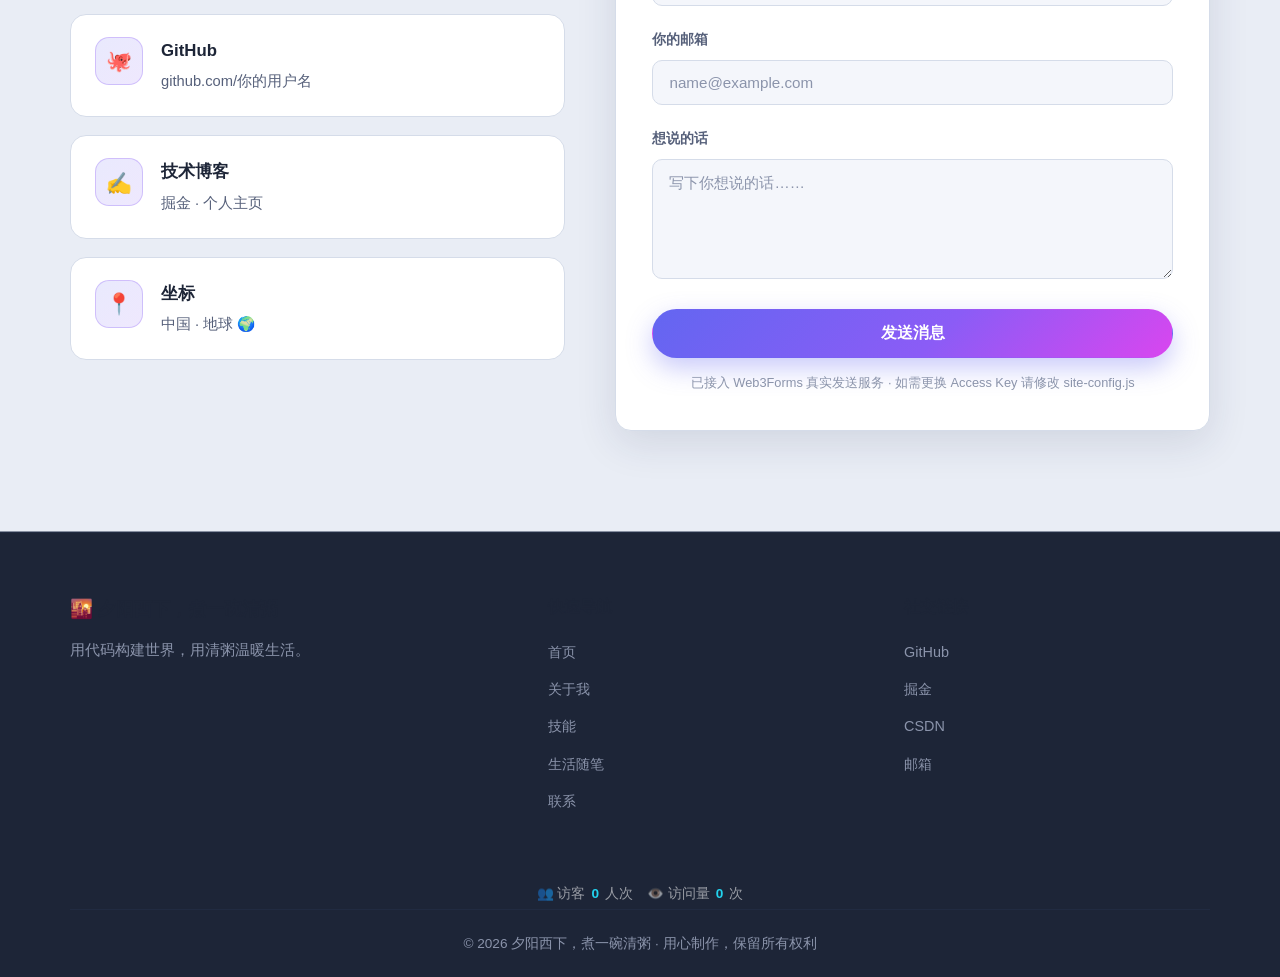
==== commit 2022a6e7: "Add files via upload" ====
--- a/index.html
+++ b/index.html
@@ -23,6 +23,20 @@
     }
     </script>
     <link rel="icon" href="data:image/svg+xml,<svg xmlns='http://www.w3.org/2000/svg' viewBox='0 0 100 100'><text y='.9em' font-size='90'>🌇</text></svg>">
+    <script>
+        // 主题初始化：优先用户选择，否则跟随系统（放在样式前，避免闪烁）
+        (function () {
+            try {
+                var t = localStorage.getItem('my-site-theme');
+                if (!t) {
+                    t = (window.matchMedia && window.matchMedia('(prefers-color-scheme: light)').matches) ? 'light' : 'dark';
+                }
+                document.documentElement.setAttribute('data-theme', t);
+            } catch (e) {
+                document.documentElement.setAttribute('data-theme', 'dark');
+            }
+        })();
+    </script>
     <link rel="stylesheet" href="styles.css">
 </head>
 <body>
@@ -34,14 +48,18 @@
     <header class="navbar" id="navbar">
         <div class="container nav-container">
             <a href="#home" class="logo">🌇 <span data-cfg="shortName">夕阳西下</span></a>
-            <button class="menu-toggle" id="menuToggle" aria-label="切换菜单" aria-expanded="false">
-                <span></span><span></span><span></span>
-            </button>
+            <div class="nav-right">
+                <button class="theme-toggle" id="themeToggle" aria-label="切换深色/浅色主题" title="切换主题">☀️</button>
+                <button class="menu-toggle" id="menuToggle" aria-label="切换菜单" aria-expanded="false">
+                    <span></span><span></span><span></span>
+                </button>
+            </div>
             <ul class="nav-links" id="navLinks">
                 <li><a href="#home" class="active">首页</a></li>
                 <li><a href="#about">关于</a></li>
                 <li><a href="#skills">技能</a></li>
                 <li><a href="#life">随笔</a></li>
+                <li><a href="#comments">留言</a></li>
                 <li><a href="#contact">联系</a></li>
             </ul>
         </div>
@@ -145,6 +163,18 @@
             </div>
         </section>
 
+        <!-- 留言区（giscus 评论区） -->
+        <section class="section" id="comments">
+            <div class="container">
+                <div class="section-header reveal">
+                    <p class="section-tag">COMMENTS</p>
+                    <h2 class="section-title">留言区</h2>
+                    <p class="section-subtitle">欢迎留下你的想法，一起聊聊生活与代码</p>
+                </div>
+                <div class="giscus-box reveal" id="giscusContainer"></div>
+            </div>
+        </section>
+
         <!-- 联系 -->
         <section class="section section-alt" id="contact">
             <div class="container">
@@ -204,6 +234,10 @@
                         <li><a href="mailto:wang_1981897871@foxmail.com">邮箱</a></li>
                     </ul>
                 </div>
+            </div>
+            <div class="site-stats" id="siteStats">
+                <span class="stat-item">👥 访客 <span class="stat-num" id="busuanzi_value_site_uv">0</span> 人次</span>
+                <span class="stat-item">👁️ 访问量 <span class="stat-num" id="busuanzi_value_site_pv">0</span> 次</span>
             </div>
             <div class="copyright">
                 <p>© <span id="year">2025</span> 夕阳西下，煮一碗清粥 · 用心制作，保留所有权利</p>
@@ -330,5 +364,7 @@
 
     <script src="site-config.js"></script>
     <script src="script.js"></script>
+    <!-- 不蒜子访问统计 -->
+    <script async src="https://busuanzi.ibruce.info/busuanzi/2.3/busuanzi.pure.mini.js"></script>
 </body>
 </html>
--- a/styles.css
+++ b/styles.css
@@ -5,6 +5,25 @@
 
 /* ---------- 变量与基础 ---------- */
 :root {
+    /* 不随主题变化的公共变量 */
+    --primary: #6366f1;
+    --primary-2: #8b5cf6;
+    --accent: #22d3ee;
+    --gradient: linear-gradient(135deg, #6366f1, #8b5cf6 55%, #d946ef);
+    --gradient-soft: linear-gradient(135deg, rgba(99, 102, 241, .14), rgba(139, 92, 246, .14));
+    --radius: 16px;
+    --radius-sm: 10px;
+    --transition: all .3s ease;
+    --container-width: 1140px;
+    --font: -apple-system, BlinkMacSystemFont, "PingFang SC", "Hiragino Sans GB",
+        "Microsoft YaHei", "Segoe UI", Roboto, sans-serif;
+    --mono: "JetBrains Mono", "Fira Code", Consolas, "Courier New", monospace;
+}
+
+/* 深色主题（默认） */
+:root,
+html[data-theme="dark"] {
+    color-scheme: dark;
     --bg: #0d1220;
     --bg-alt: #111827;
     --surface: #161f33;
@@ -13,20 +32,76 @@
     --text: #e6eaf5;
     --text-muted: #98a2bd;
     --text-dim: #6b7694;
-    --primary: #6366f1;
-    --primary-2: #8b5cf6;
-    --accent: #22d3ee;
-    --gradient: linear-gradient(135deg, #6366f1, #8b5cf6 55%, #d946ef);
-    --gradient-soft: linear-gradient(135deg, rgba(99, 102, 241, .14), rgba(139, 92, 246, .14));
     --shadow: 0 12px 40px rgba(0, 0, 0, .35);
     --shadow-lg: 0 20px 60px rgba(0, 0, 0, .45);
-    --radius: 16px;
-    --radius-sm: 10px;
-    --transition: all .3s ease;
-    --container-width: 1140px;
-    --font: -apple-system, BlinkMacSystemFont, "PingFang SC", "Hiragino Sans GB",
-        "Microsoft YaHei", "Segoe UI", Roboto, sans-serif;
-    --mono: "JetBrains Mono", "Fira Code", Consolas, "Courier New", monospace;
+    --navbar-bg: rgba(13, 18, 32, .82);
+    --footer-bg: #0a0f1b;
+    --panel-head: #0f1626;
+    --track-bg: rgba(255, 255, 255, .06);
+    --quote-mark: rgba(255, 255, 255, .05);
+    --glass-bg: rgba(13, 18, 32, .88);
+}
+
+/* 浅色主题 */
+html[data-theme="light"] {
+    color-scheme: light;
+    --bg: #f4f6fb;
+    --bg-alt: #e9edf5;
+    --surface: #ffffff;
+    --surface-hover: #f0f3fa;
+    --border: #d5dce9;
+    --text: #1d2537;
+    --text-muted: #56607a;
+    --text-dim: #8b94ab;
+    --shadow: 0 12px 40px rgba(35, 45, 80, .12);
+    --shadow-lg: 0 20px 60px rgba(35, 45, 80, .18);
+    --navbar-bg: rgba(255, 255, 255, .88);
+    --footer-bg: #1d2537;
+    --panel-head: #f0f3fa;
+    --track-bg: rgba(30, 40, 80, .08);
+    --quote-mark: rgba(30, 40, 80, .07);
+    --glass-bg: rgba(255, 255, 255, .92);
+}
+
+/* 浅色主题下的硬编码深色修正 */
+html[data-theme="light"] .navbar.scrolled {
+    background: var(--navbar-bg);
+}
+
+html[data-theme="light"] .editor-head,
+html[data-theme="light"] .editor-foot {
+    background: var(--panel-head);
+}
+
+html[data-theme="light"] .footer {
+    background: var(--footer-bg);
+}
+
+html[data-theme="light"] .skill-bar-track {
+    background: var(--track-bg);
+}
+
+html[data-theme="light"] .quote-card::after {
+    color: var(--quote-mark);
+}
+
+html[data-theme="light"] .music-info,
+html[data-theme="light"] .music-next,
+html[data-theme="light"] .edit-btn {
+    background: var(--glass-bg);
+}
+
+html[data-theme="light"] .blob {
+    opacity: .22;
+}
+
+html[data-theme="light"] .carousel-empty,
+html[data-theme="light"] .giscus-placeholder {
+    color: var(--text-dim);
+}
+
+html[data-theme="light"] .scroll-top {
+    color: #fff;
 }
 
 * {
@@ -132,10 +207,38 @@
 
 .navbar.scrolled {
     padding: 12px 0;
-    background: rgba(13, 18, 32, .82);
+    background: var(--navbar-bg);
     backdrop-filter: blur(14px);
     -webkit-backdrop-filter: blur(14px);
-    border-bottom: 1px solid rgba(38, 50, 77, .6);
+    border-bottom: 1px solid var(--border);
+}
+
+.nav-right {
+    display: flex;
+    align-items: center;
+    gap: 8px;
+}
+
+/* 主题切换按钮 */
+.theme-toggle {
+    display: flex;
+    align-items: center;
+    justify-content: center;
+    width: 42px;
+    height: 42px;
+    border-radius: 50%;
+    border: 1px solid var(--border);
+    background: transparent;
+    color: var(--text);
+    font-size: 1.05rem;
+    transition: var(--transition);
+}
+
+.theme-toggle:hover {
+    border-color: var(--primary);
+    color: var(--primary);
+    transform: rotate(20deg);
+    box-shadow: 0 8px 20px rgba(99, 102, 241, .25);
 }
 
 .nav-container {
@@ -1055,6 +1158,46 @@
     text-align: center;
     color: var(--text-dim);
     font-size: .85rem;
+}
+
+/* ---------- 访问统计（不蒜子） ---------- */
+.site-stats {
+    display: flex;
+    justify-content: center;
+    align-items: center;
+    gap: 14px;
+    flex-wrap: wrap;
+    padding: 18px 0 4px;
+    color: rgba(255, 255, 255, .55);
+    font-size: .85rem;
+}
+
+.site-stats .stat-item {
+    display: inline-flex;
+    align-items: center;
+    gap: 6px;
+}
+
+.site-stats .stat-num {
+    color: var(--accent);
+    font-weight: 600;
+}
+
+/* ---------- 评论区（giscus） ---------- */
+.giscus-box {
+    width: 100%;
+    min-height: 60px;
+}
+
+.giscus-placeholder {
+    text-align: center;
+    padding: 40px 20px;
+    background: var(--surface);
+    border: 1px dashed var(--border);
+    border-radius: var(--radius);
+    color: var(--text-dim);
+    font-size: .9rem;
+    line-height: 1.8;
 }
 
 /* ---------- 返回顶部 ---------- */
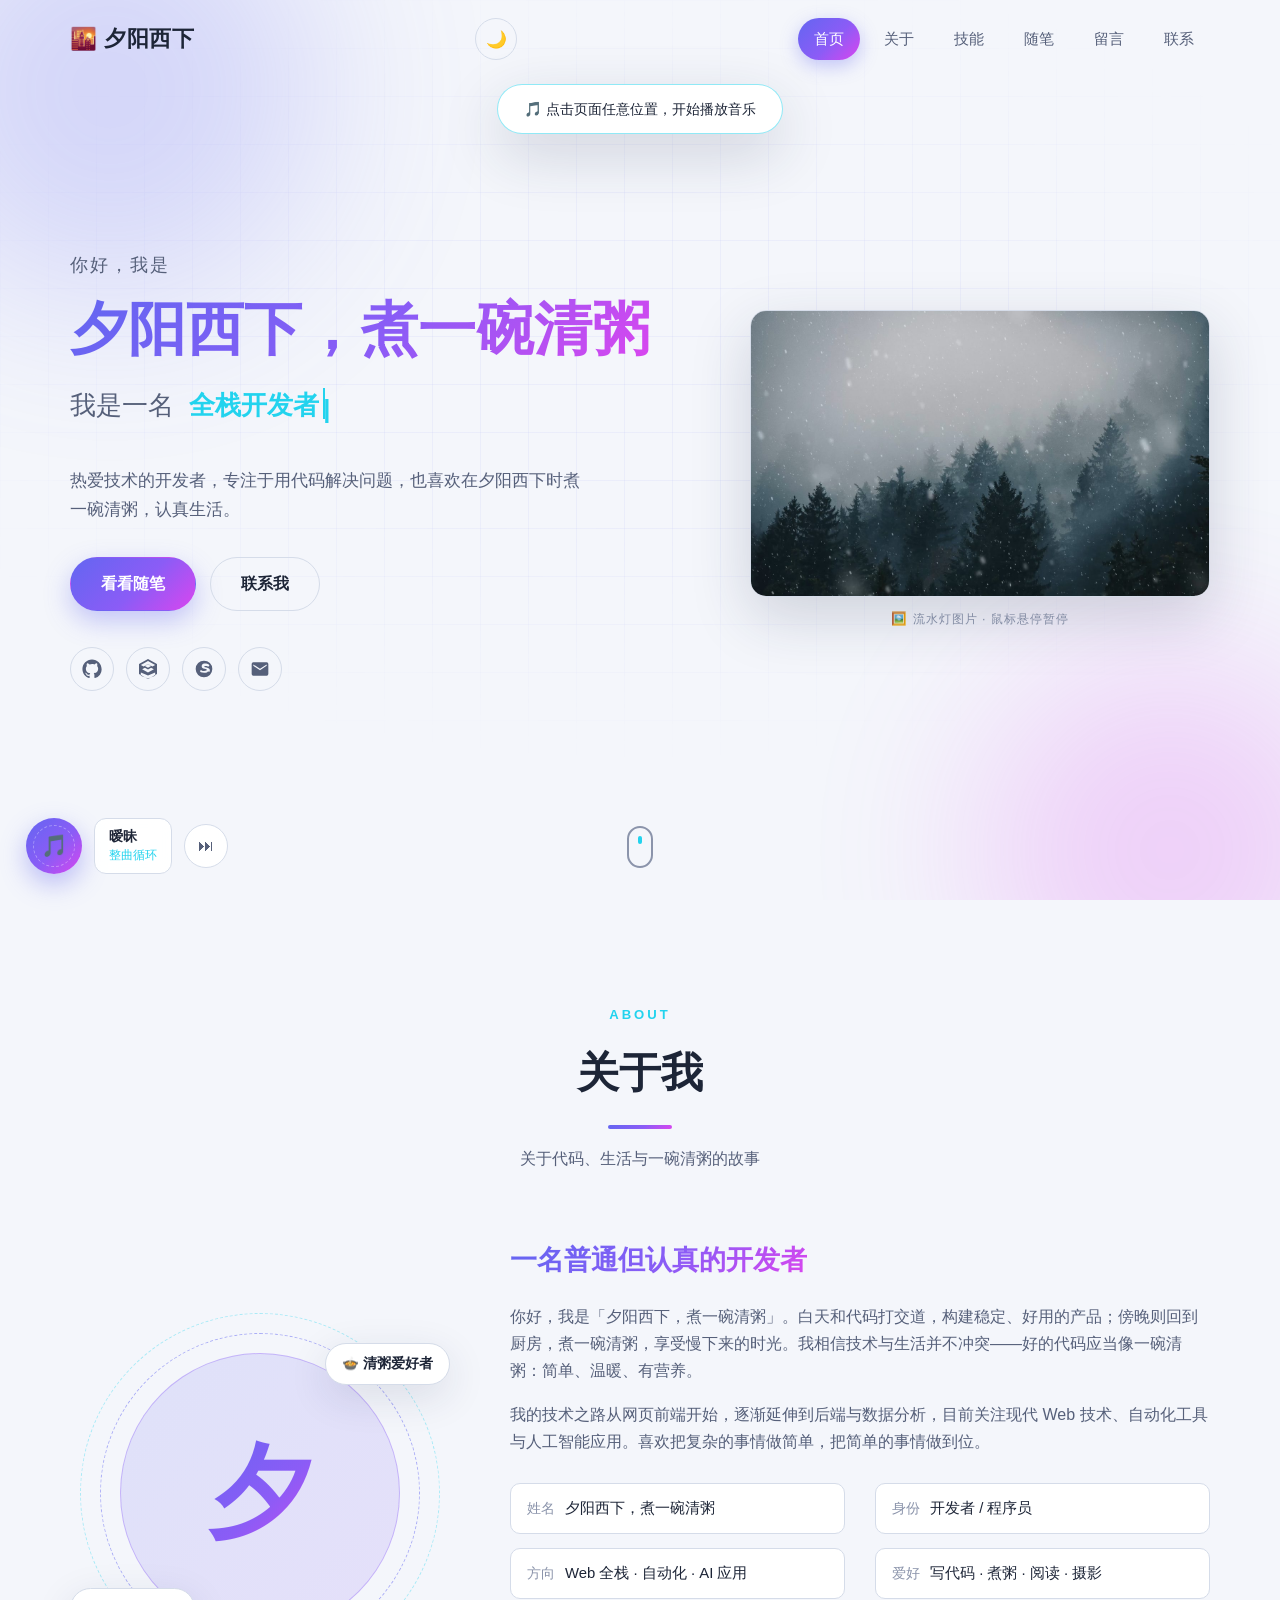
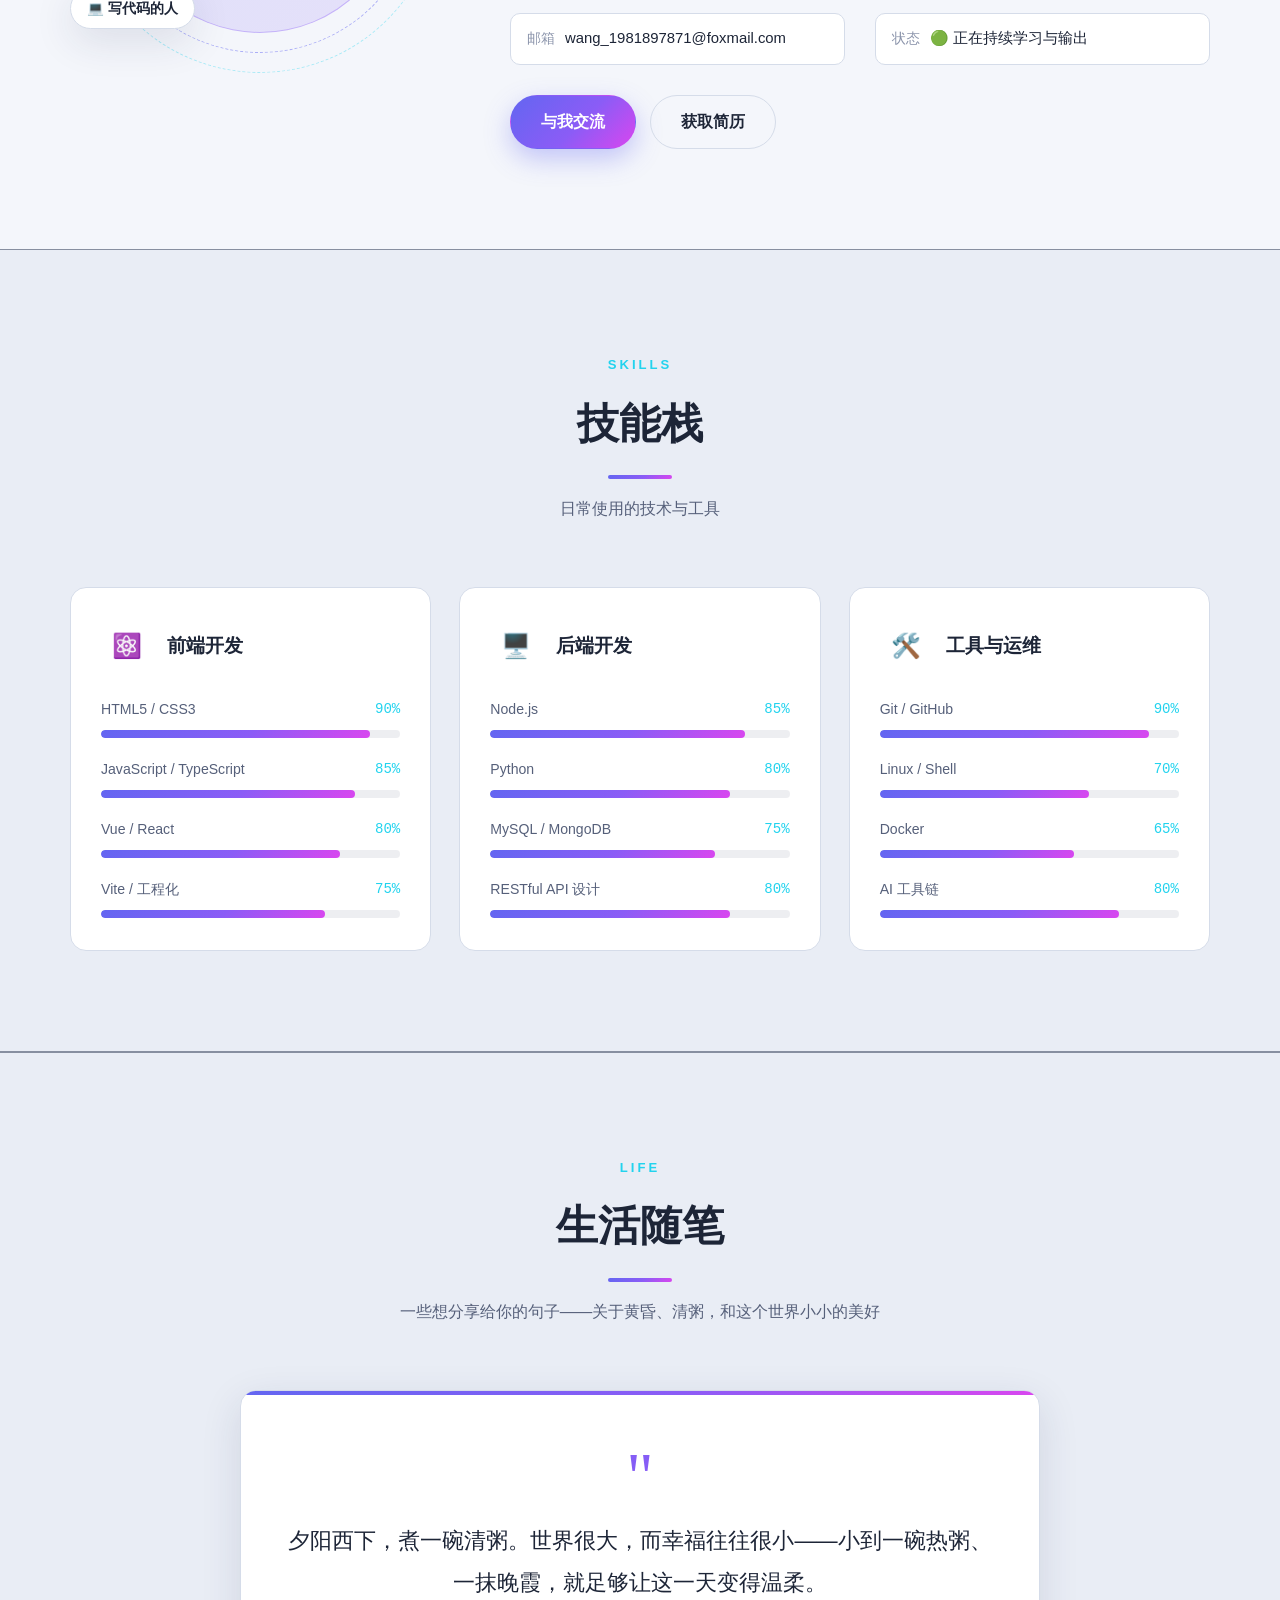
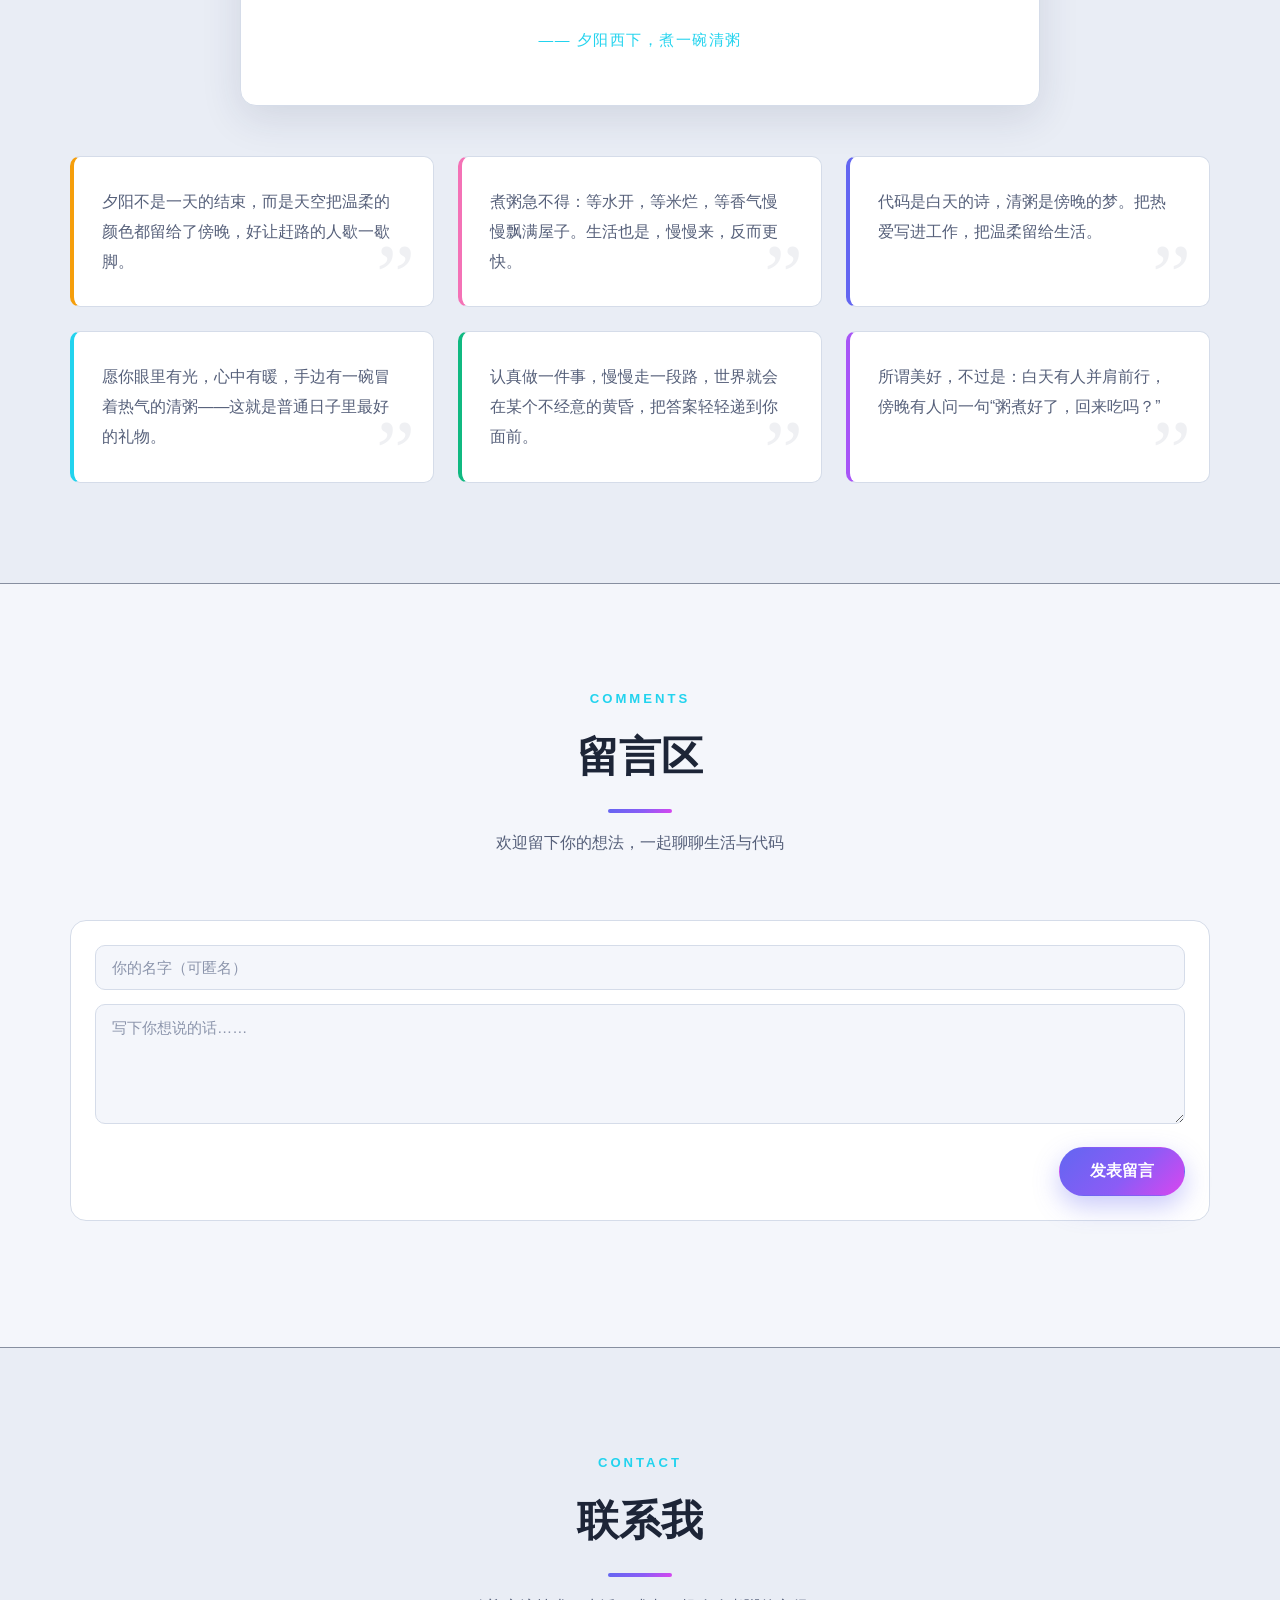
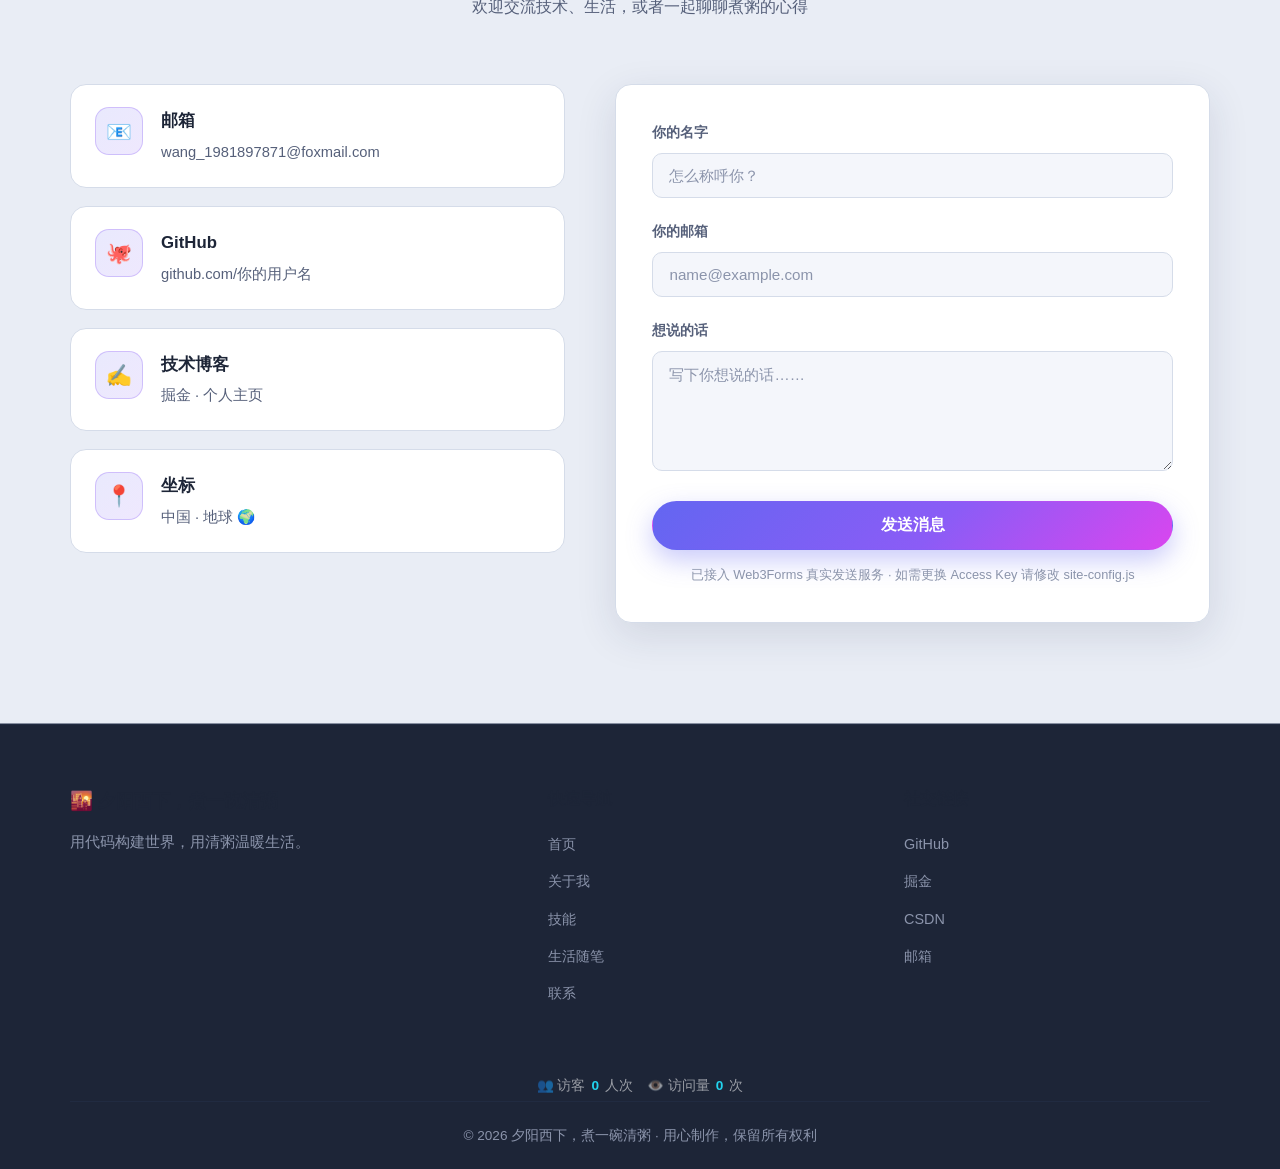
==== commit 87315e46: "Add files via upload" ====
--- a/index.html
+++ b/index.html
@@ -171,7 +171,7 @@
                     <h2 class="section-title">留言区</h2>
                     <p class="section-subtitle">欢迎留下你的想法，一起聊聊生活与代码</p>
                 </div>
-                <div class="giscus-box reveal" id="giscusContainer"></div>
+                <div class="giscus-box reveal" id="commentContainer"></div>
             </div>
         </section>
 
--- a/styles.css
+++ b/styles.css
@@ -1183,7 +1183,7 @@
     font-weight: 600;
 }
 
-/* ---------- 评论区（giscus） ---------- */
+/* ---------- 评论区（留言） ---------- */
 .giscus-box {
     width: 100%;
     min-height: 60px;
@@ -1198,6 +1198,86 @@
     color: var(--text-dim);
     font-size: .9rem;
     line-height: 1.8;
+}
+
+/* 免登录留言 */
+.comment-form {
+    background: var(--surface);
+    border: 1px solid var(--border);
+    border-radius: var(--radius);
+    padding: 24px;
+    margin-bottom: 26px;
+}
+
+.comment-form-row {
+    margin-bottom: 14px;
+}
+
+.comment-form-foot {
+    display: flex;
+    align-items: center;
+    justify-content: space-between;
+    gap: 12px;
+    flex-wrap: wrap;
+}
+
+.cmt-hint {
+    font-size: .82rem;
+    color: var(--accent);
+    flex: 1;
+    min-width: 160px;
+}
+
+.comment-list {
+    display: flex;
+    flex-direction: column;
+    gap: 14px;
+}
+
+.cmt-empty {
+    text-align: center;
+    color: var(--text-dim);
+    padding: 30px 0;
+    font-size: .9rem;
+}
+
+.comment-item {
+    background: var(--surface);
+    border: 1px solid var(--border);
+    border-radius: var(--radius-sm);
+    padding: 16px 20px;
+    transition: var(--transition);
+}
+
+.comment-item:hover {
+    border-color: rgba(99, 102, 241, .5);
+}
+
+.comment-head {
+    display: flex;
+    justify-content: space-between;
+    align-items: center;
+    gap: 10px;
+    margin-bottom: 8px;
+}
+
+.comment-name {
+    font-weight: 700;
+    font-size: .92rem;
+    color: var(--accent);
+}
+
+.comment-time {
+    font-size: .78rem;
+    color: var(--text-dim);
+}
+
+.comment-text {
+    color: var(--text-muted);
+    font-size: .92rem;
+    line-height: 1.8;
+    word-break: break-word;
+    white-space: pre-wrap;
 }
 
 /* ---------- 返回顶部 ---------- */
